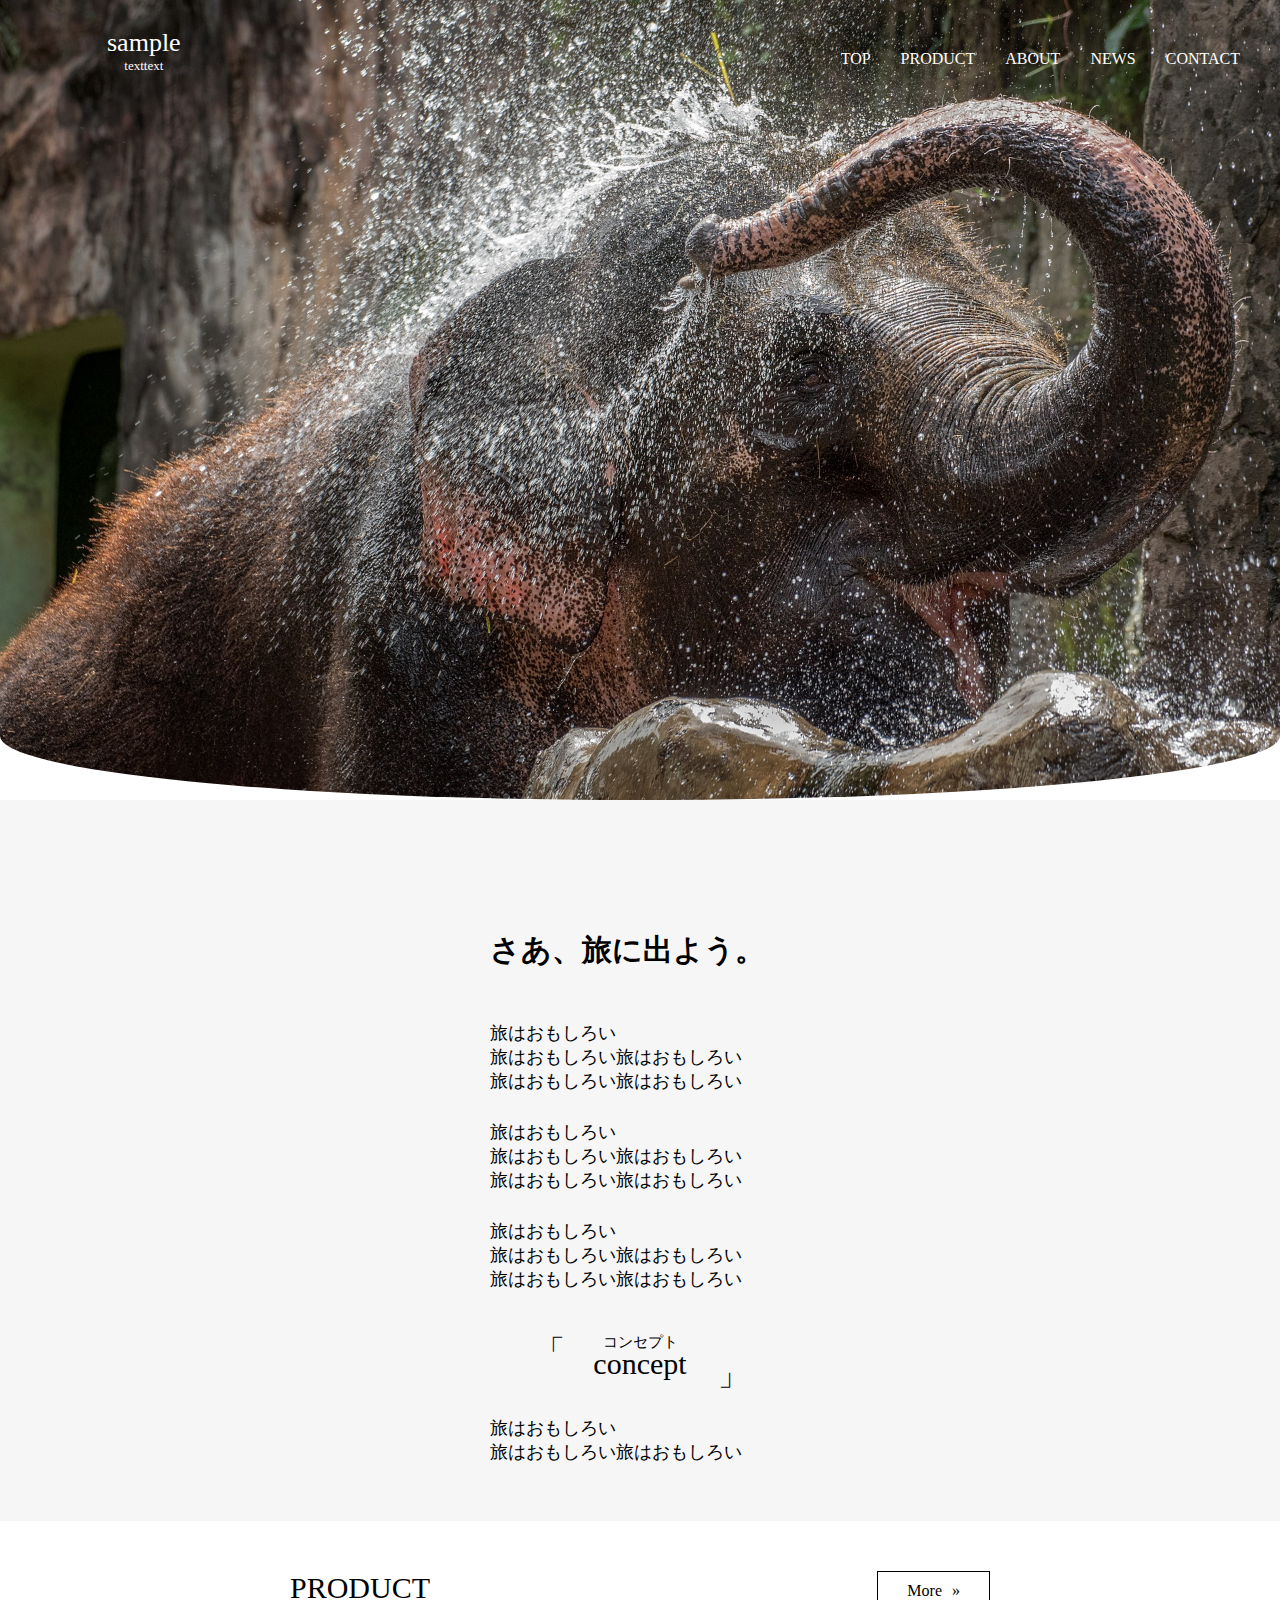
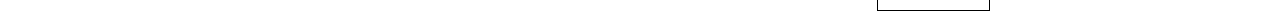
==== coding.html @ 6d6b273f "initial-commit" ====
<!DOCTYPE html>
<html lang="ja">
<head>
  <meta charset="UTF-8">
  <meta name="viewport" content="width=device-width, initial-scale=1.0">
  <title>pespel</title>
  <!-- <link rel="stylesheet" href="reset.scss"> -->
  <link rel="stylesheet" href="reset.css">
  <link rel="stylesheet" href="style1.css">
  <link rel="stylesheet" href="https://use.fontawesome.com/releases/v5.13.0/css/all.css" integrity="sha384-Bfad6CLCknfcloXFOyFnlgtENryhrpZCe29RTifKEixXQZ38WheV+i/6YWSzkz3V" crossorigin="anonymous">
</head>
<body>
  <header>
    <div class="icon">
      <a href="#">
        <i class="fas fa-dove fa-3x"></i>
        <div>
          <p class="title">sample</p>
          <p class="sub-title">texttext</p>
        </div>
      </a>
    </div>
    <div class="nav">
      <ul>
        <li><a href="">TOP</a></li>
        <li><a href="">PRODUCT</a></li>
        <li><a href="">ABOUT</a></li>
        <li><a href="">NEWS</a></li>
        <li><a href="">CONTACT</a></li>
        
      </ul>
    </div>
  </header>
  <section class="concept">
    <div class="concept__inner">
      <h1>さあ、旅に出よう。</h1>
      <div class="concept__inner__text">
        <P>旅はおもしろい</P>
        <P>旅はおもしろい旅はおもしろい</P>
        <P>旅はおもしろい旅はおもしろい</P>
      </div>
      <div class="concept__inner__text">
        <P>旅はおもしろい</P>
        <P>旅はおもしろい旅はおもしろい</P>
        <P>旅はおもしろい旅はおもしろい</P>
      </div>
      <div class="concept__inner__text">
        <P>旅はおもしろい</P>
        <P>旅はおもしろい旅はおもしろい</P>
        <P>旅はおもしろい旅はおもしろい</P>
      </div>
      <div class="concept__inner__title">
        <p class="angle-left">&#12300;</p>
        <div class="concept__inner__title__inner">
          <p class="concept__inner__title__inner__subTitle">コンセプト</p>
          <p class="concept__inner__title__inner__mainTitle">concept</p>
        </div>
        <p class="angle-right">&#12301;</p>
      </div>
      <div class="concept__inner__text">
        <P>旅はおもしろい</P>
        <P>旅はおもしろい旅はおもしろい</P>
      </div>
      
    </div>
  </section>
  <section class="products">
    <div class="products__title">
      <h1>PRODUCT</h1>
      <a href="#">More<span>&#187;</span></a>
    </div>
    <div class="products__main"></div>
  </section>
  <section></section>
  <footer></footer>
  
</body>
</html>
---- style1.css ----
header {
  background-image: url(images/elephant.jpg);
  background-size: cover;
  height: 800px;
  position: relative;
  border-bottom-left-radius: 2000px 200px;
  border-bottom-right-radius: 2000px 200px;
}

header .icon {
  position: absolute;
  top: 28px;
  left: 97px;
}

header .icon i {
  color: white;
  margin-right: 10px;
}

header .icon a {
  display: flex;
  text-decoration: none;
  color: white;
}

header .icon a p.title {
  font-size: 26px;
}

header .icon a p.sub-title {
  font-size: 13px;
  text-align: center;
}

header .nav {
  position: absolute;
  top: 50px;
  right: 10px;
}

header .nav ul {
  display: flex;
}

header .nav ul li {
  margin-right: 30px;
}

header .nav ul li a {
  text-decoration: none;
  color: white;
}

.concept {
  background-color: #f6f6f6;
  padding-top: 30px;
  padding-bottom: 30px;
}

.concept__inner {
  width: 300px;
  margin: 0 auto;
  margin-top: 100px;
}

.concept__inner h1 {
  font-size: 30px;
  font-weight: bold;
  margin-bottom: 50px;
}

.concept__inner__text {
  line-height: 1.5rem;
  font-size: 18px;
  margin-bottom: 27px;
}

.concept__inner__title {
  position: relative;
}

.concept__inner__title__inner {
  text-align: center;
  line-height: 1.4rem;
  margin-bottom: 40px;
  margin-top: 40px;
}

.concept__inner__title__inner__mainTitle {
  font-size: 30px;
}

.concept__inner__title__inner__subTitle {
  font-size: 15px;
}

.concept__inner__title p.angle-left {
  position: absolute;
  left: 45px;
  font-size: 30px;
}

.concept__inner__title p.angle-right {
  position: absolute;
  top: 24px;
  right: 42px;
  font-size: 30px;
}

.products {
  padding-top: 50px;
}

.products__title {
  display: flex;
  justify-content: space-between;
  width: 700px;
  margin: 0 auto;
}

.products__title h1 {
  font-size: 30px;
}

.products__title a {
  text-decoration: none;
  color: black;
  border: 1px solid black;
  padding: 10px 29px;
}

.products__title a span {
  margin-left: 10px;
}
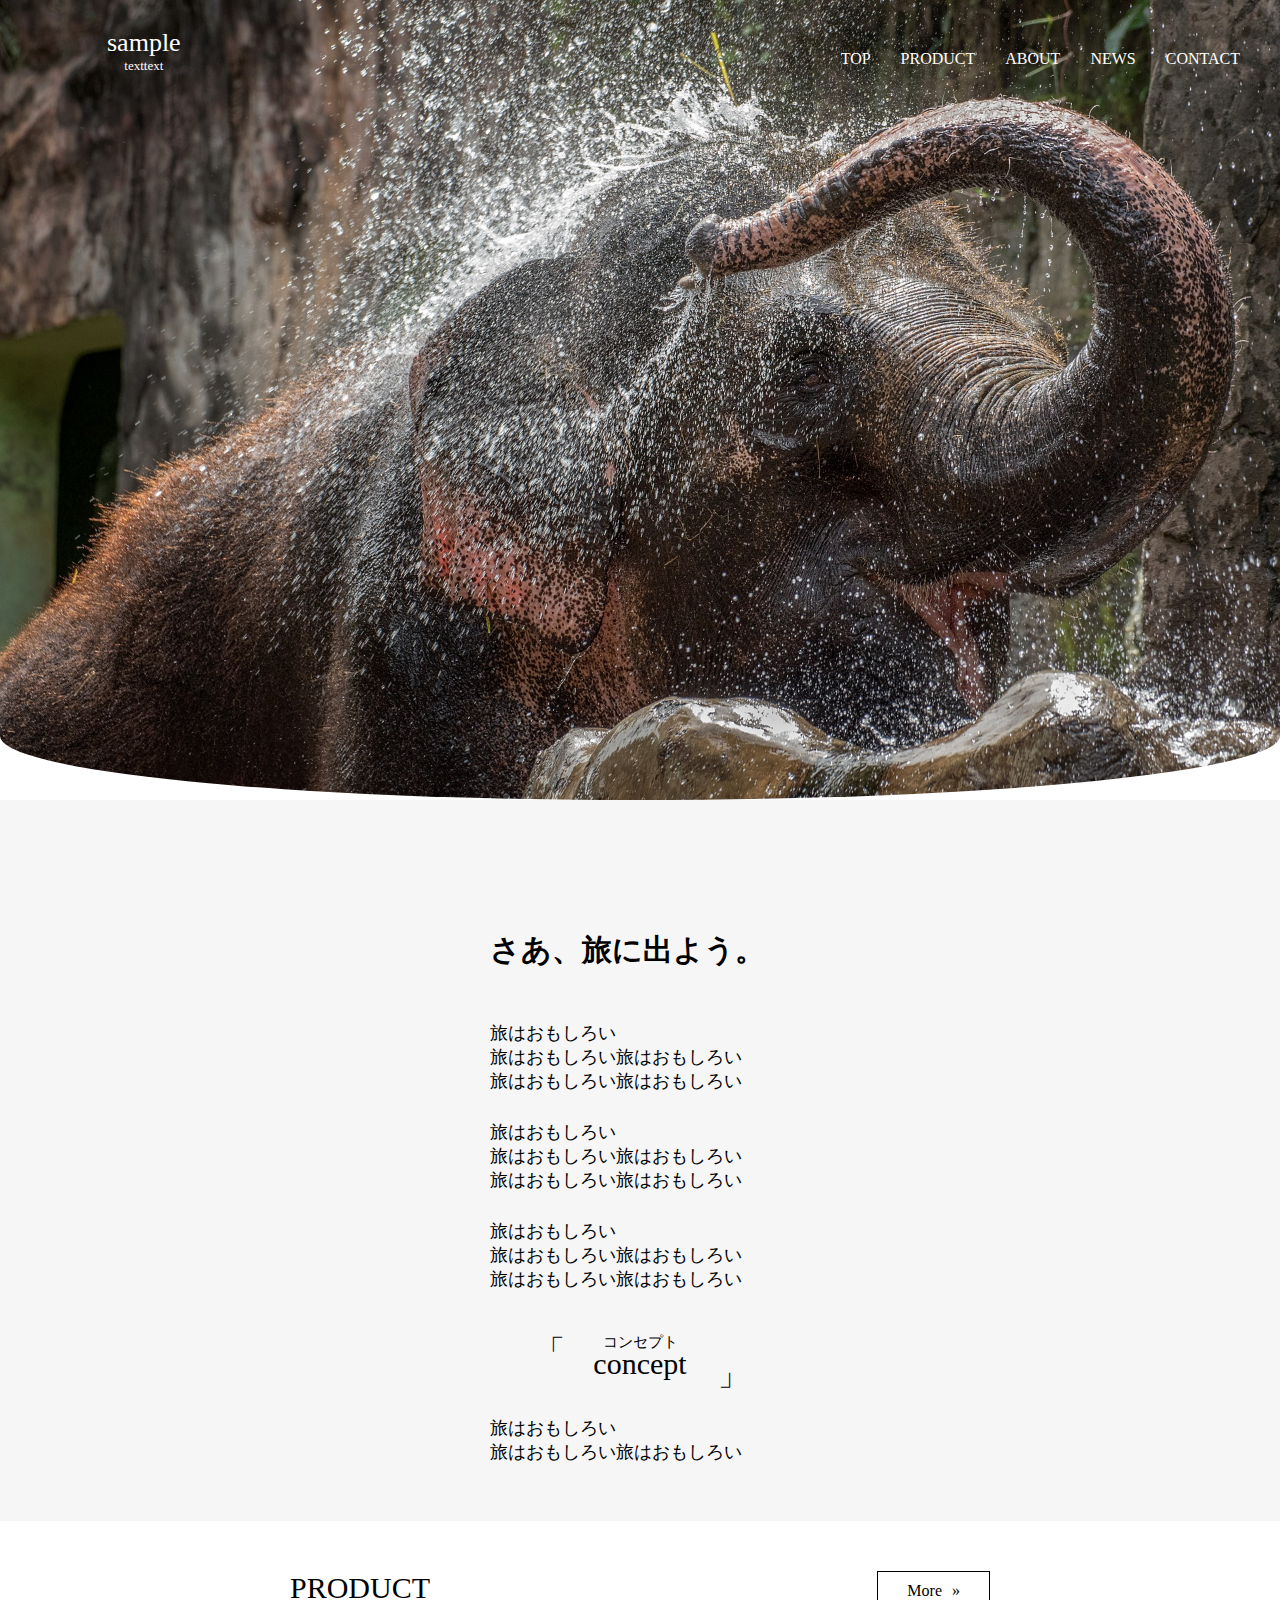
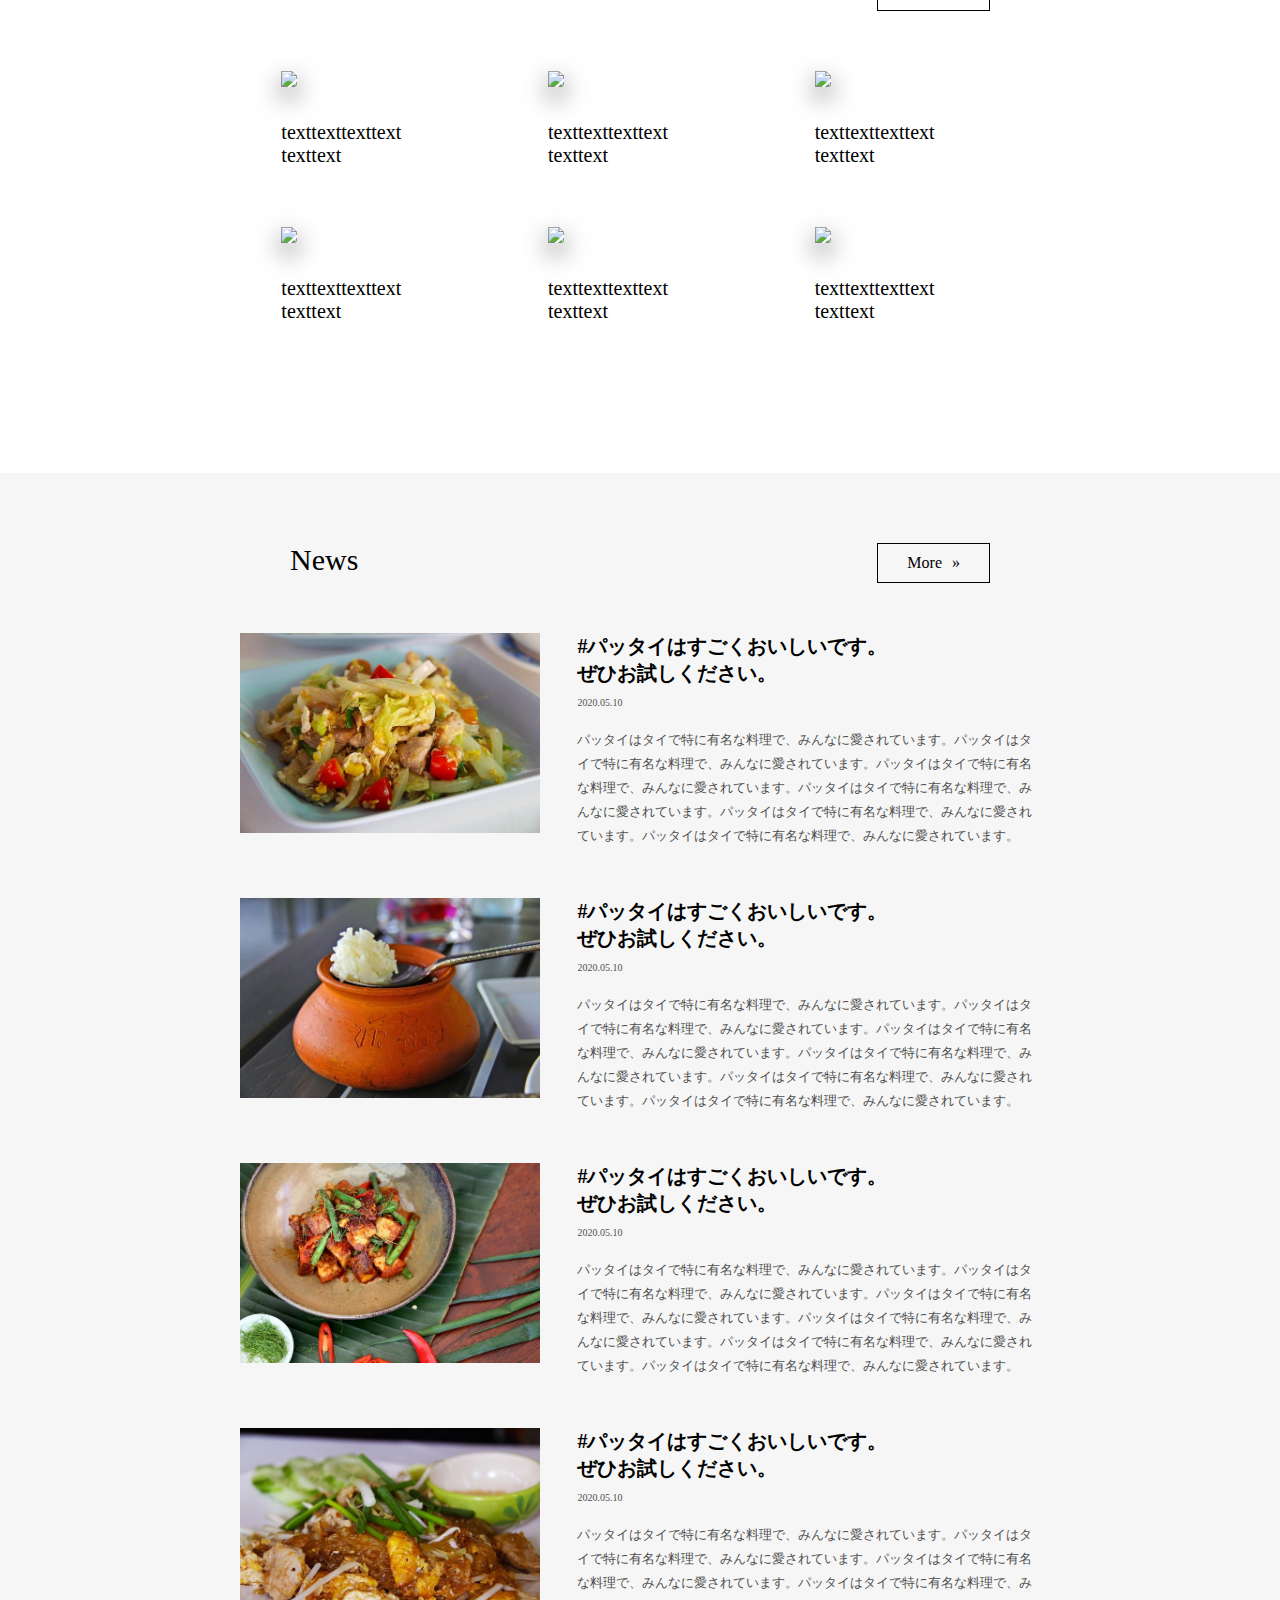
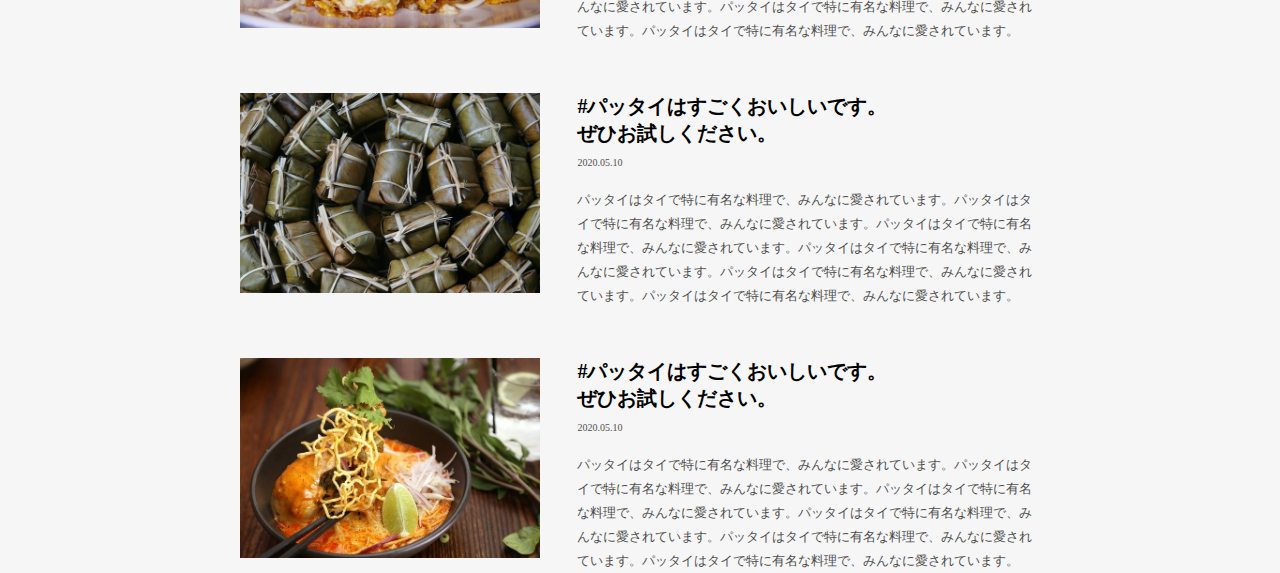
==== commit 6e2788b4: "Merge pull request #1 from paisonthebaison/news-section" ====
--- a/coding.html
+++ b/coding.html
@@ -69,9 +69,101 @@
       <h1>PRODUCT</h1>
       <a href="#">More<span>&#187;</span></a>
     </div>
-    <div class="products__main"></div>
+    <div class="products__main">
+      <a href="#" class="products__main__detail">
+        <img src="images/cafe.jpg">
+        <p>texttexttexttext<br>texttext</p>
+      </a>
+      <a href="#" class="products__main__detail">
+        <img src="images/cafe.jpg">
+        <p>texttexttexttext<br>texttext</p>
+      </a>
+      <a href="#" class="products__main__detail">
+        <img src="images/cafe.jpg">
+        <p>texttexttexttext<br>texttext</p>
+      </a>
+    </div>
+    <div class="products__main">
+      <a href="#" class="products__main__detail">
+        <img src="images/cafe.jpg">
+        <p>texttexttexttext<br>texttext</p>
+      </a>
+      <a href="#" class="products__main__detail">
+        <img src="images/cafe.jpg">
+        <p>texttexttexttext<br>texttext</p>
+      </a>
+      <a href="#" class="products__main__detail">
+        <img src="images/cafe.jpg">
+        <p>texttexttexttext<br>texttext</p>
+      </a>
+    </div>
   </section>
-  <section></section>
+  <section class="news">
+    <div class="news__title">
+      <h1>News</h1>
+      <a href="#">More<span>&#187;</span></a>
+    </div>
+    <div class="news__details">
+      <a href="#" class="news__details__link">
+        <img src="images/pad-thai.jpg">
+        <div class="news__details__link__explanation">
+          <h2>#パッタイはすごくおいしいです。<br>ぜひお試しください。</h2>
+          <p class="news__details__link__explanation__date">2020.05.10</p>
+          <p class="news__details__link__explanation__text">パッタイはタイで特に有名な料理で、みんなに愛されています。パッタイはタイで特に有名な料理で、みんなに愛されています。パッタイはタイで特に有名な料理で、みんなに愛されています。パッタイはタイで特に有名な料理で、みんなに愛されています。パッタイはタイで特に有名な料理で、みんなに愛されています。パッタイはタイで特に有名な料理で、みんなに愛されています。</p>
+        </div>
+      </a>
+    </div>
+    <div class="news__details">
+      <a href="#" class="news__details__link">
+        <img src="images/rice.jpg">
+        <div class="news__details__link__explanation">
+          <h2>#パッタイはすごくおいしいです。<br>ぜひお試しください。</h2>
+          <p class="news__details__link__explanation__date">2020.05.10</p>
+          <p class="news__details__link__explanation__text">パッタイはタイで特に有名な料理で、みんなに愛されています。パッタイはタイで特に有名な料理で、みんなに愛されています。パッタイはタイで特に有名な料理で、みんなに愛されています。パッタイはタイで特に有名な料理で、みんなに愛されています。パッタイはタイで特に有名な料理で、みんなに愛されています。パッタイはタイで特に有名な料理で、みんなに愛されています。</p>
+        </div>
+      </a>
+    </div>
+    <div class="news__details">
+      <a href="#" class="news__details__link">
+        <img src="images/thai-food.jpg">
+        <div class="news__details__link__explanation">
+          <h2>#パッタイはすごくおいしいです。<br>ぜひお試しください。</h2>
+          <p class="news__details__link__explanation__date">2020.05.10</p>
+          <p class="news__details__link__explanation__text">パッタイはタイで特に有名な料理で、みんなに愛されています。パッタイはタイで特に有名な料理で、みんなに愛されています。パッタイはタイで特に有名な料理で、みんなに愛されています。パッタイはタイで特に有名な料理で、みんなに愛されています。パッタイはタイで特に有名な料理で、みんなに愛されています。パッタイはタイで特に有名な料理で、みんなに愛されています。</p>
+        </div>
+      </a>
+    </div>
+    <div class="news__details">
+      <a href="#" class="news__details__link">
+        <img src="images/yummy.jpg">
+        <div class="news__details__link__explanation">
+          <h2>#パッタイはすごくおいしいです。<br>ぜひお試しください。</h2>
+          <p class="news__details__link__explanation__date">2020.05.10</p>
+          <p class="news__details__link__explanation__text">パッタイはタイで特に有名な料理で、みんなに愛されています。パッタイはタイで特に有名な料理で、みんなに愛されています。パッタイはタイで特に有名な料理で、みんなに愛されています。パッタイはタイで特に有名な料理で、みんなに愛されています。パッタイはタイで特に有名な料理で、みんなに愛されています。パッタイはタイで特に有名な料理で、みんなに愛されています。</p>
+        </div>
+      </a>
+    </div>
+    <div class="news__details">
+      <a href="#" class="news__details__link">
+        <img src="images/bananas-with-sticky.jpg">
+        <div class="news__details__link__explanation">
+          <h2>#パッタイはすごくおいしいです。<br>ぜひお試しください。</h2>
+          <p class="news__details__link__explanation__date">2020.05.10</p>
+          <p class="news__details__link__explanation__text">パッタイはタイで特に有名な料理で、みんなに愛されています。パッタイはタイで特に有名な料理で、みんなに愛されています。パッタイはタイで特に有名な料理で、みんなに愛されています。パッタイはタイで特に有名な料理で、みんなに愛されています。パッタイはタイで特に有名な料理で、みんなに愛されています。パッタイはタイで特に有名な料理で、みんなに愛されています。</p>
+        </div>
+      </a>
+    </div>
+    <div class="news__details">
+      <a href="#" class="news__details__link">
+        <img src="images/thai-noodle.jpg">
+        <div class="news__details__link__explanation">
+          <h2>#パッタイはすごくおいしいです。<br>ぜひお試しください。</h2>
+          <p class="news__details__link__explanation__date">2020.05.10</p>
+          <p class="news__details__link__explanation__text">パッタイはタイで特に有名な料理で、みんなに愛されています。パッタイはタイで特に有名な料理で、みんなに愛されています。パッタイはタイで特に有名な料理で、みんなに愛されています。パッタイはタイで特に有名な料理で、みんなに愛されています。パッタイはタイで特に有名な料理で、みんなに愛されています。パッタイはタイで特に有名な料理で、みんなに愛されています。</p>
+        </div>
+      </a>
+    </div>
+  </section>
   <footer></footer>
   
 </body>
--- a/style1.css
+++ b/style1.css
@@ -133,3 +133,115 @@
 .products__title a span {
   margin-left: 10px;
 }
+
+.products__title a:hover {
+  background-color: green;
+  color: white;
+}
+
+.products__main {
+  display: flex;
+  justify-content: space-around;
+  width: 800px;
+  margin: 0 auto;
+  margin-top: 60px;
+  margin-bottom: 20px;
+}
+
+.products__main a {
+  text-decoration: none;
+  color: black;
+}
+
+.products__main a:hover {
+  opacity: 0.6;
+}
+
+.products__main__detail {
+  width: 23%;
+}
+
+.products__main__detail img {
+  max-width: 100%;
+  border-top-right-radius: 20%;
+  border-bottom-right-radius: 20%;
+  box-shadow: 0 10px 25px 0 rgba(0, 0, 0, 0.5);
+  margin-bottom: 30px;
+}
+
+.products__main__detail p {
+  font-size: 20px;
+}
+
+.news {
+  margin-top: 150px;
+  padding-top: 70px;
+  background-color: #f6f6f6;
+}
+
+.news__title {
+  display: flex;
+  justify-content: space-between;
+  width: 700px;
+  margin: 0 auto;
+}
+
+.news__title h1 {
+  font-size: 30px;
+}
+
+.news__title a {
+  text-decoration: none;
+  color: black;
+  border: 1px solid black;
+  padding: 10px 29px;
+}
+
+.news__title a span {
+  margin-left: 10px;
+}
+
+.news__title a:hover {
+  background-color: green;
+  color: white;
+}
+
+.news__details {
+  width: 800px;
+  margin: 0 auto;
+  margin-top: 50px;
+}
+
+.news__details a {
+  text-decoration: none;
+  color: black;
+}
+
+.news__details__link {
+  display: flex;
+}
+
+.news__details__link img {
+  width: 30%;
+  width: 45%;
+  height: 200px;
+  margin-right: 37px;
+}
+
+.news__details__link__explanation h2 {
+  font-weight: bold;
+  font-size: 20px;
+  margin-bottom: 10px;
+}
+
+.news__details__link__explanation__date {
+  font-size: 10px;
+  opacity: 0.7;
+  margin-bottom: 20px;
+}
+
+.news__details__link__explanation__text {
+  font-size: 13px;
+  opacity: 0.7;
+  line-height: 1.5rem;
+}
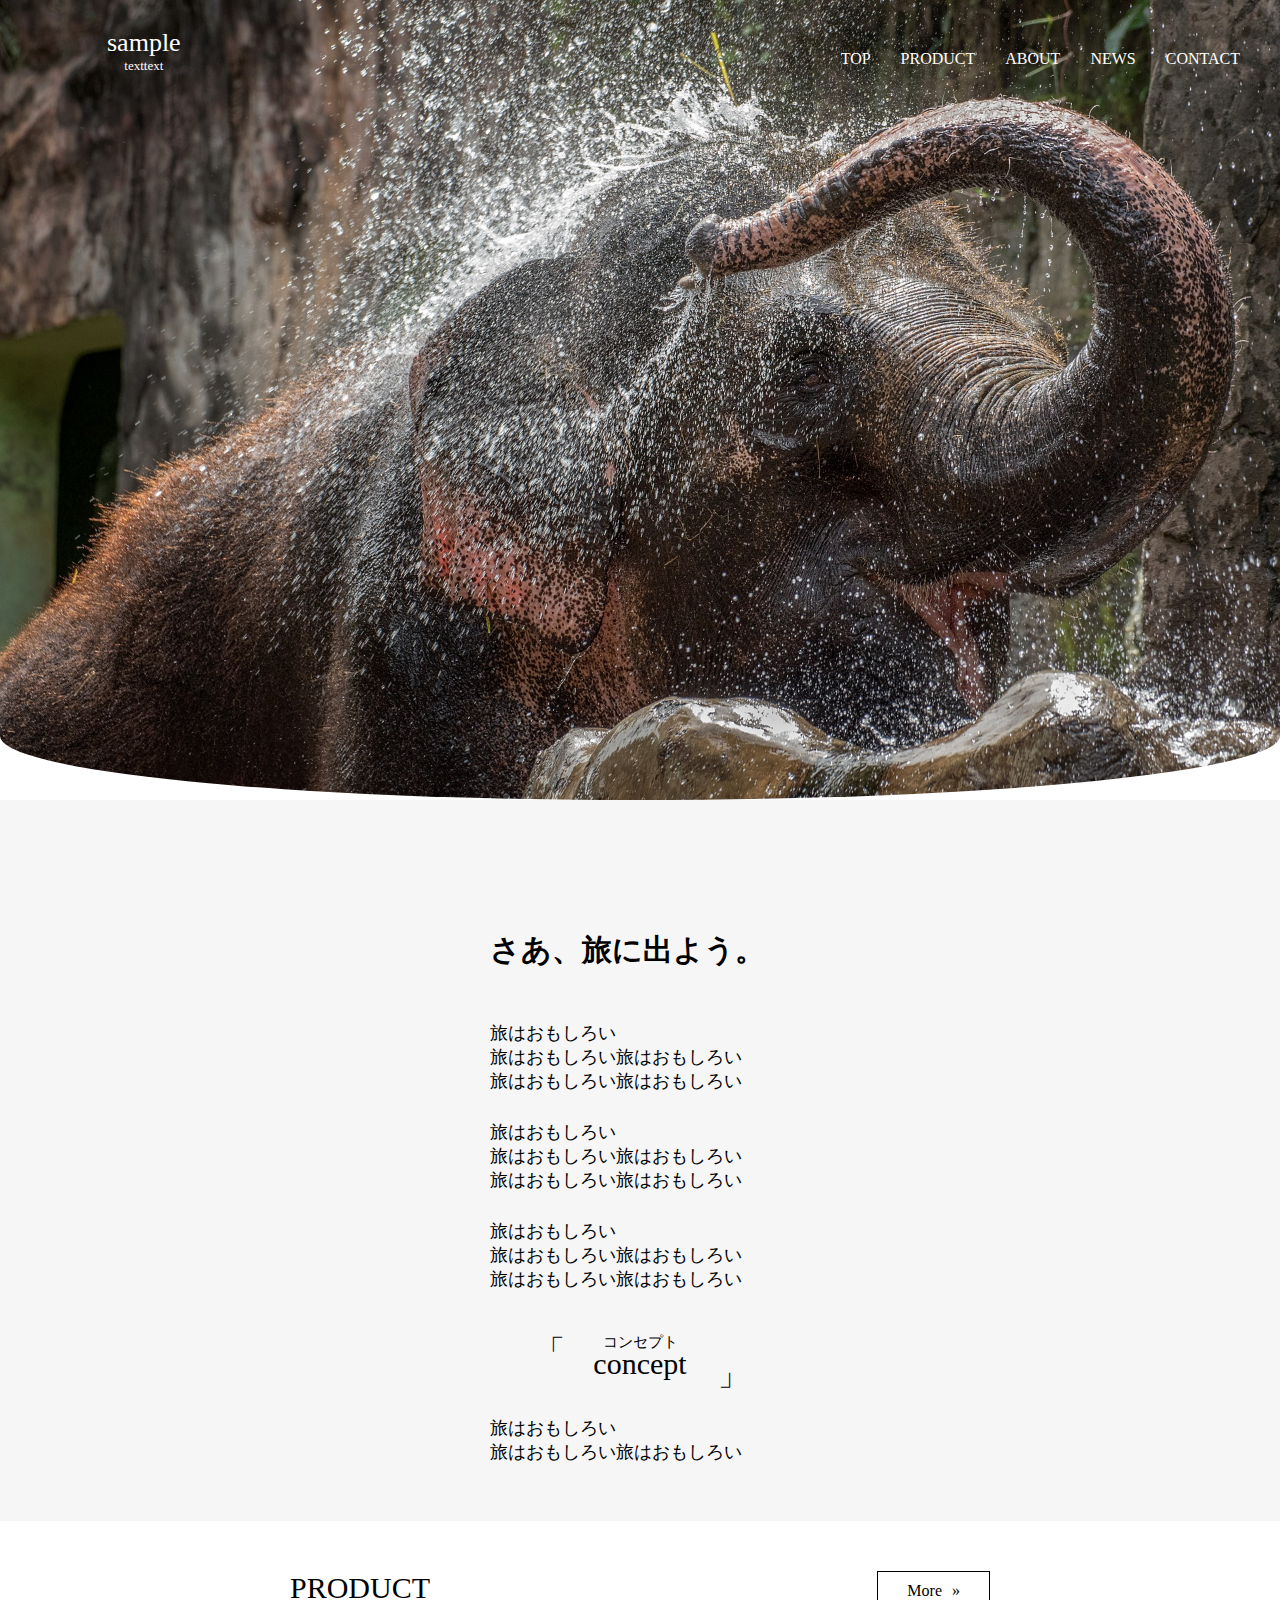
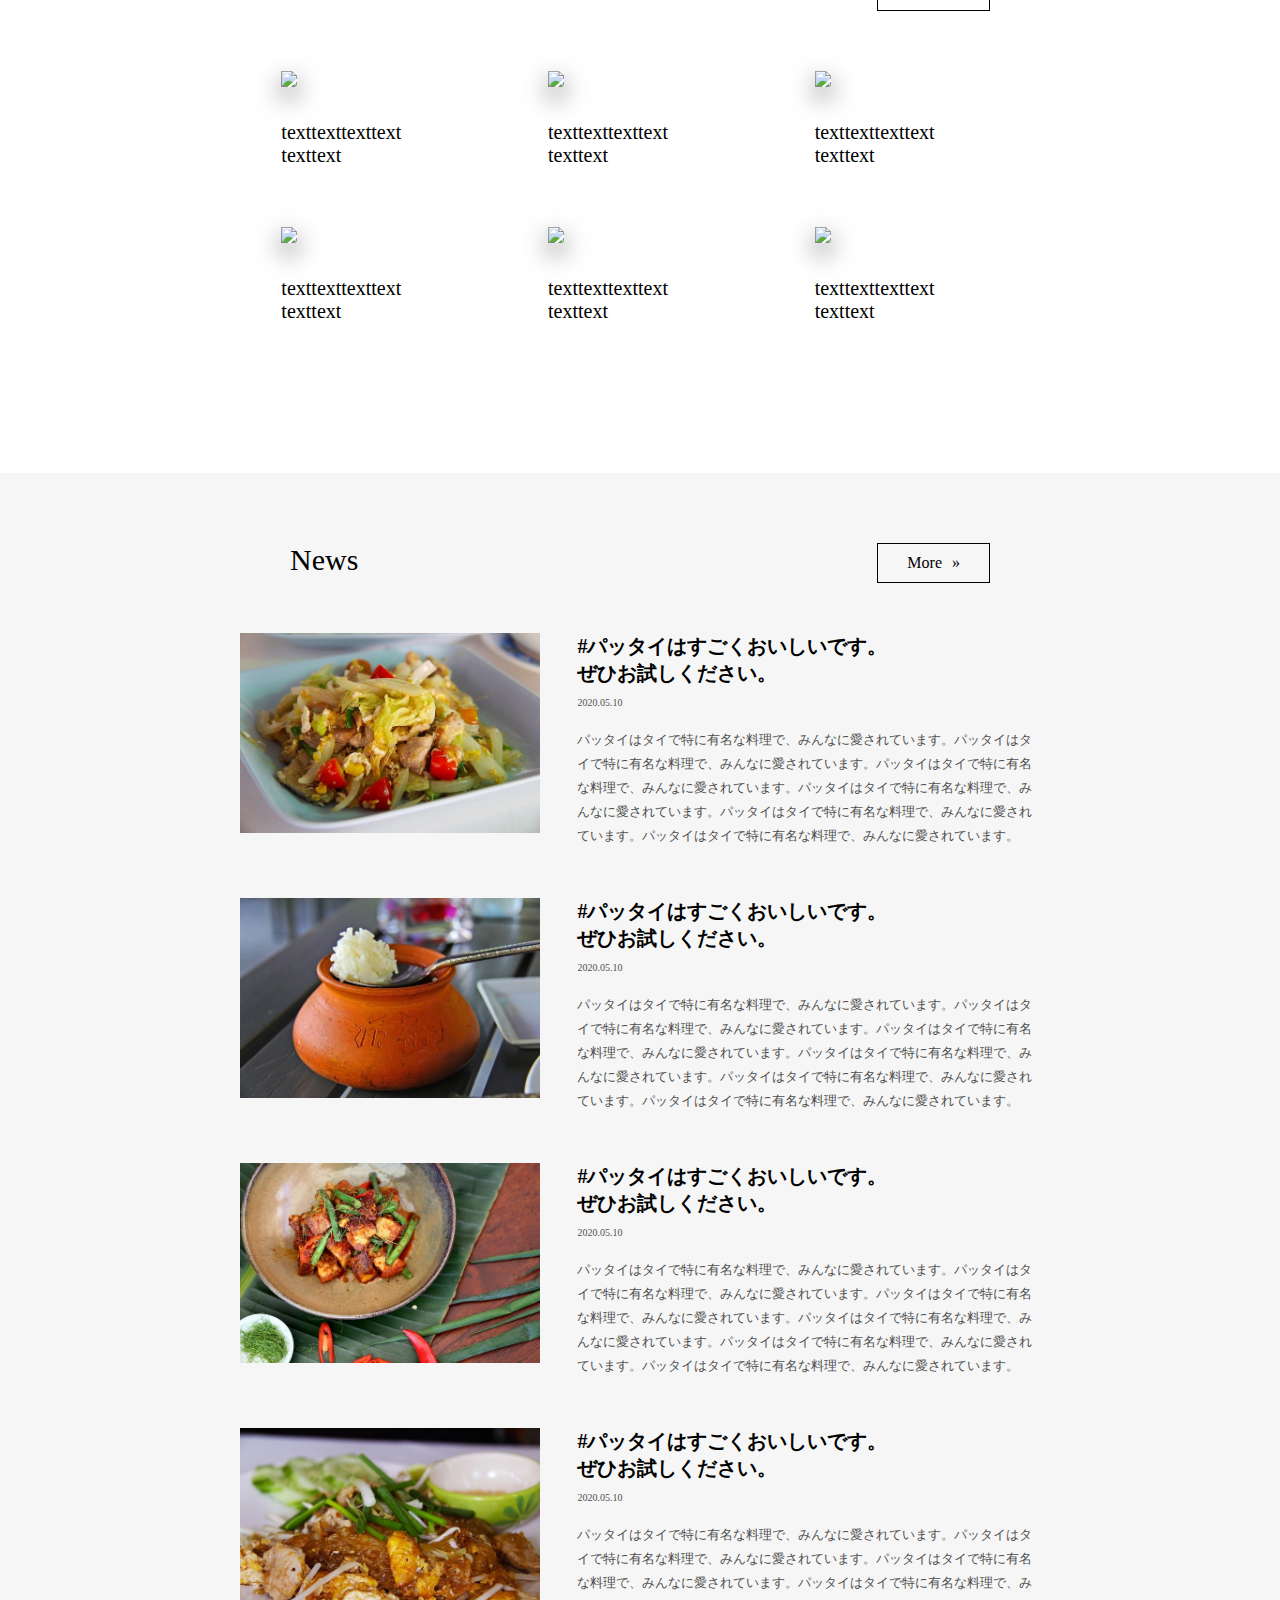
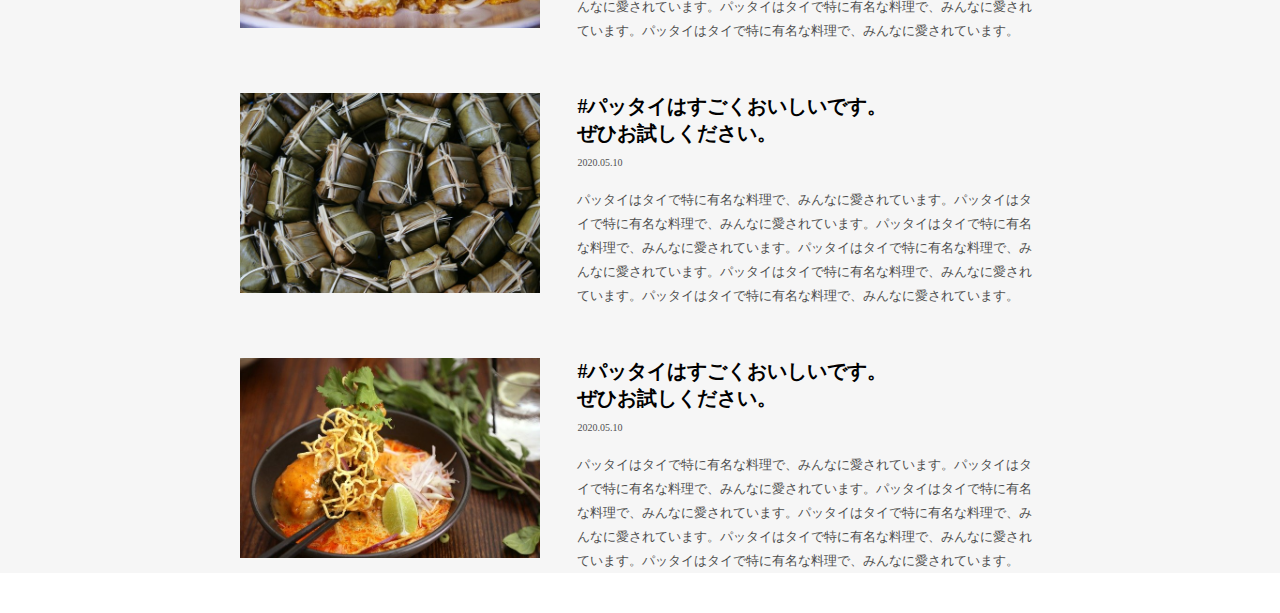
==== commit 99cca4a0: "sns-section-done" ====
--- a/coding.html
+++ b/coding.html
@@ -164,6 +164,13 @@
       </a>
     </div>
   </section>
+  <section class="sns">
+    <div class="sns__wrapper">
+      <p><i class="fab fa-facebook-square fa-3x"></i></p>
+      <p><i class="fab fa-twitter-square fa-3x"></i></p>
+      <p><i class="fab fa-instagram-square fa-3x"></i></p>
+    </div>
+  </section>
   <footer></footer>
   
 </body>
--- a/style1.css
+++ b/style1.css
@@ -245,3 +245,20 @@
   opacity: 0.7;
   line-height: 1.5rem;
 }
+
+.sns {
+  margin: 20px;
+}
+
+.sns__wrapper {
+  display: flex;
+  width: 300px;
+  margin: 0 auto;
+  justify-content: space-around;
+}
+
+.sns__wrapper i:hover {
+  opacity: 0.8;
+  cursor: pointer;
+  color: blue;
+}
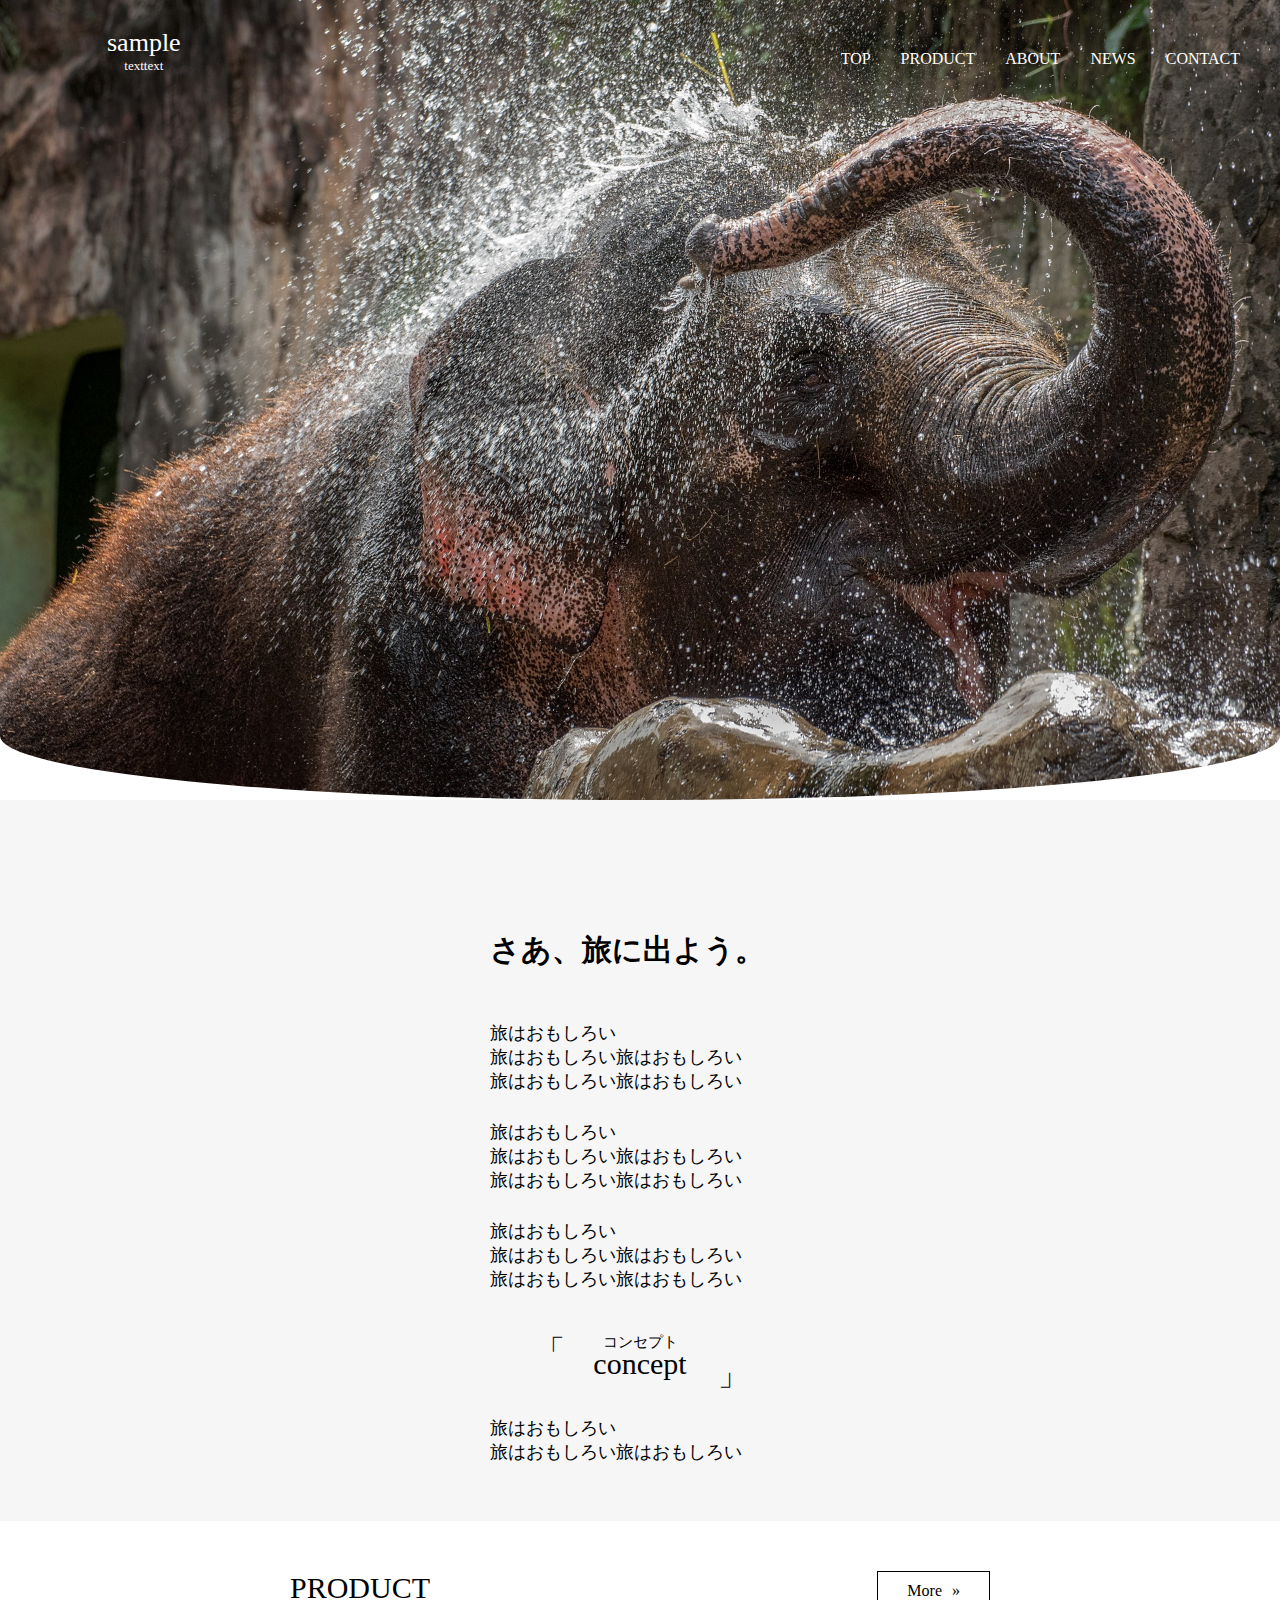
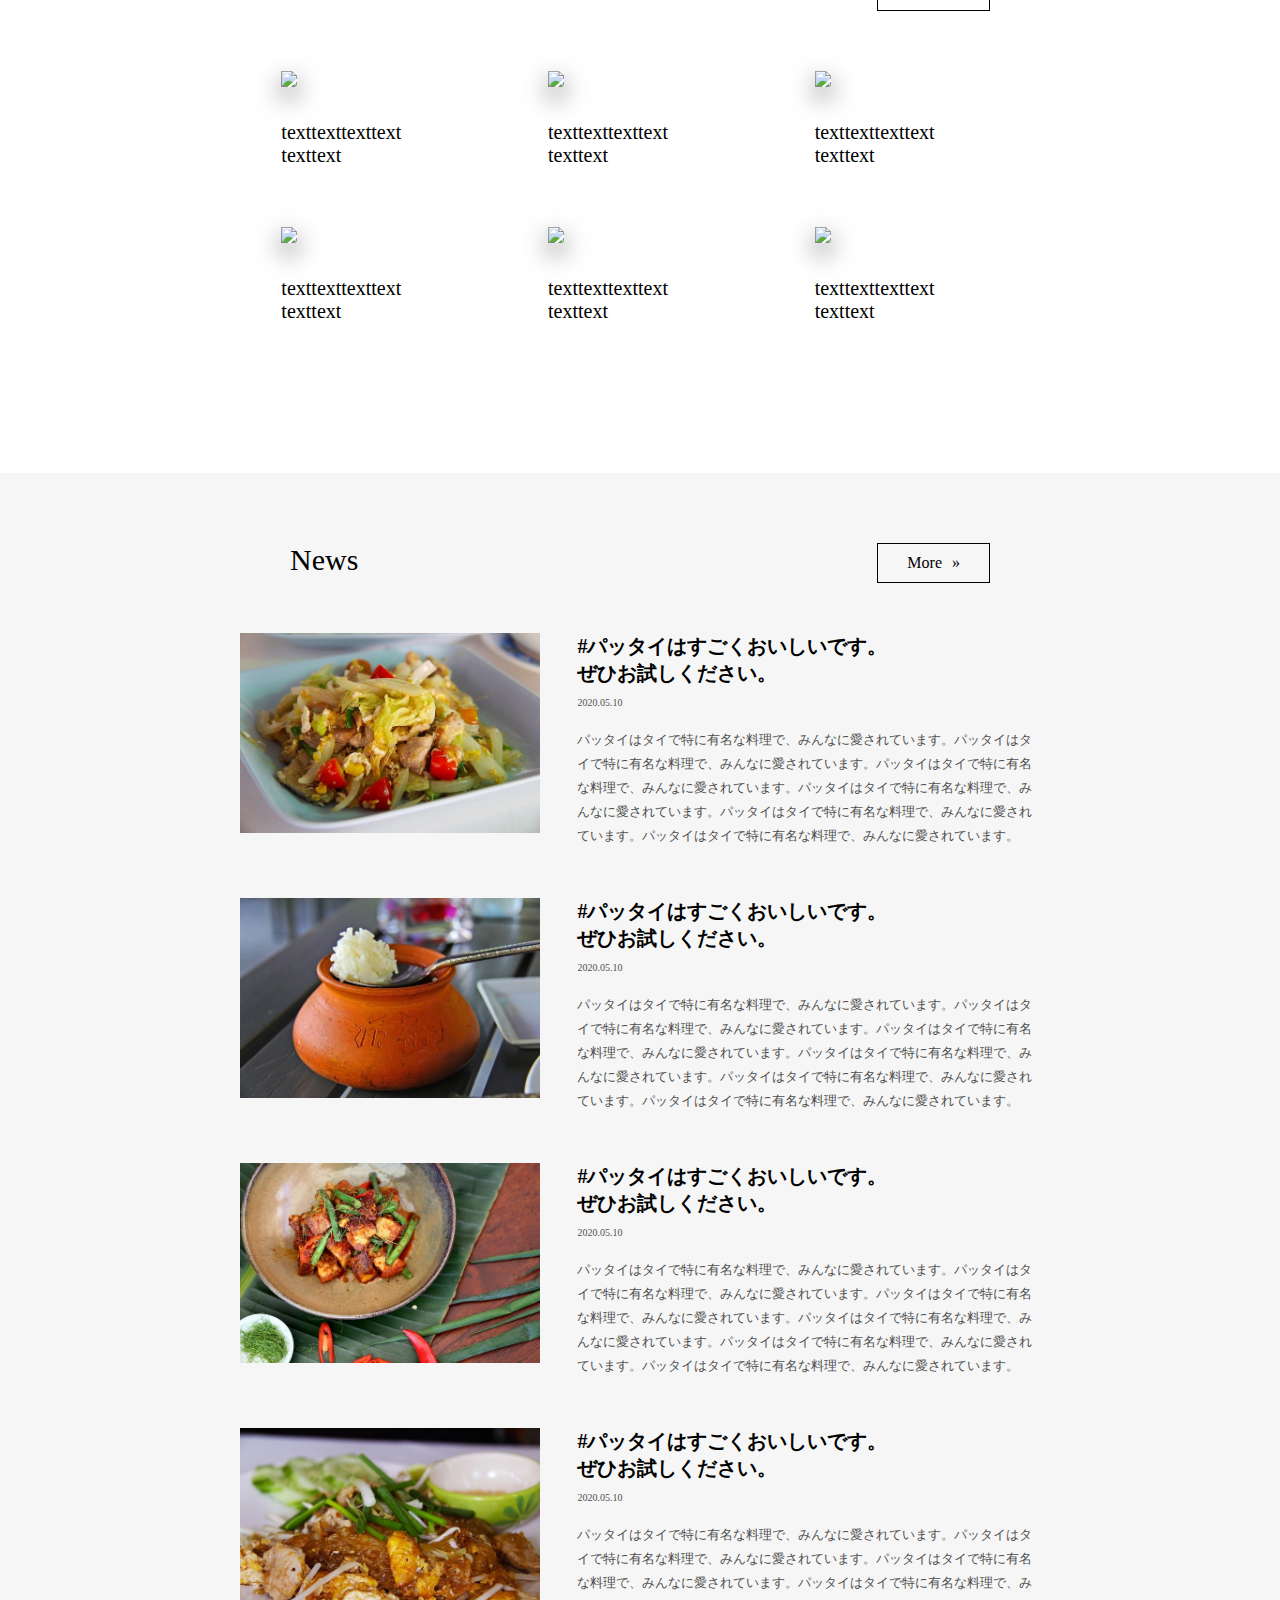
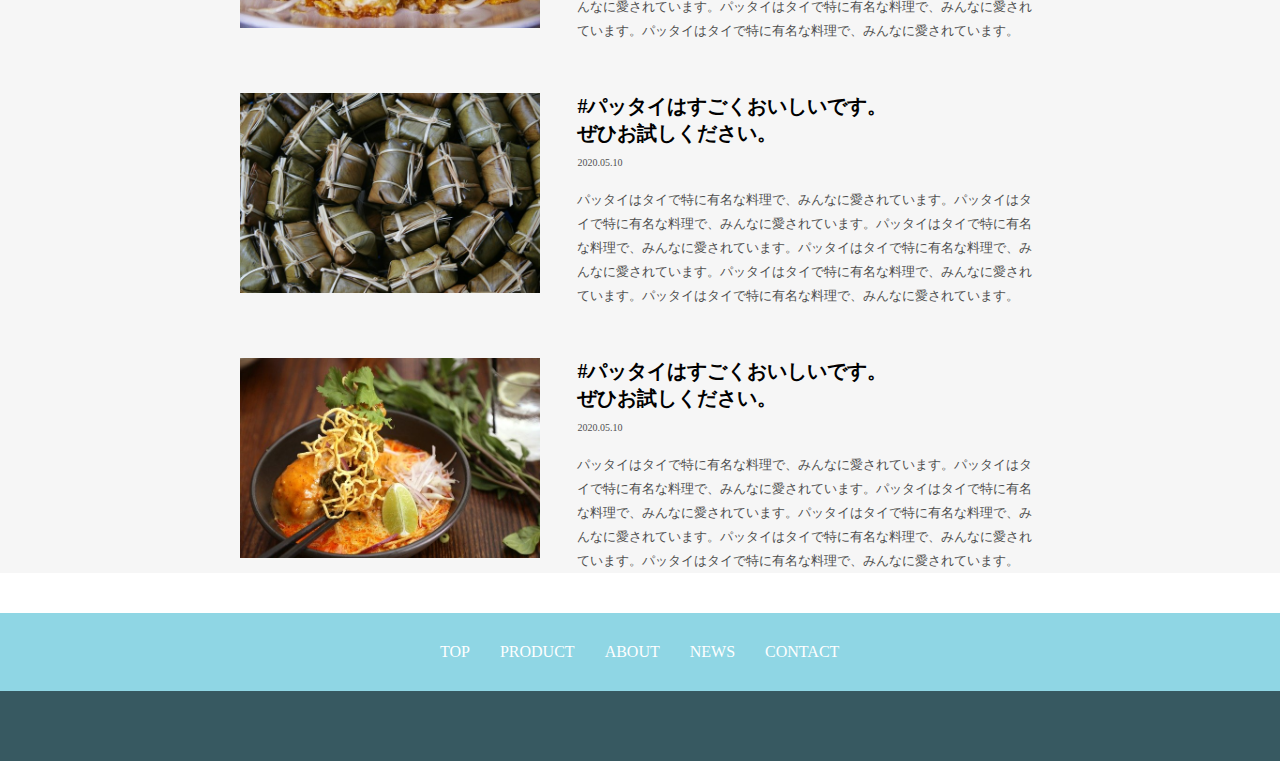
==== commit ffc8a0d6: "nav-bottom-done" ====
--- a/coding.html
+++ b/coding.html
@@ -171,6 +171,18 @@
       <p><i class="fab fa-instagram-square fa-3x"></i></p>
     </div>
   </section>
+  <section class="nav-bottom">
+    <div class="nav-bottom__inner">
+      <ul>
+        <li><a href="">TOP</a></li>
+        <li><a href="">PRODUCT</a></li>
+        <li><a href="">ABOUT</a></li>
+        <li><a href="">NEWS</a></li>
+        <li><a href="">CONTACT</a></li>
+        
+      </ul>
+    </div>
+  </section>
   <footer></footer>
   
 </body>
--- a/style1.css
+++ b/style1.css
@@ -262,3 +262,31 @@
   cursor: pointer;
   color: blue;
 }
+
+.nav-bottom {
+  background-color: #8fd6e4;
+  padding: 30px 0;
+}
+
+.nav-bottom__inner {
+  width: 400px;
+  margin: 0 auto;
+}
+
+.nav-bottom__inner ul {
+  display: flex;
+}
+
+.nav-bottom__inner ul li {
+  margin-right: 30px;
+}
+
+.nav-bottom__inner ul li a {
+  text-decoration: none;
+  color: white;
+}
+
+footer {
+  background-color: #375961;
+  padding: 35px 0;
+}
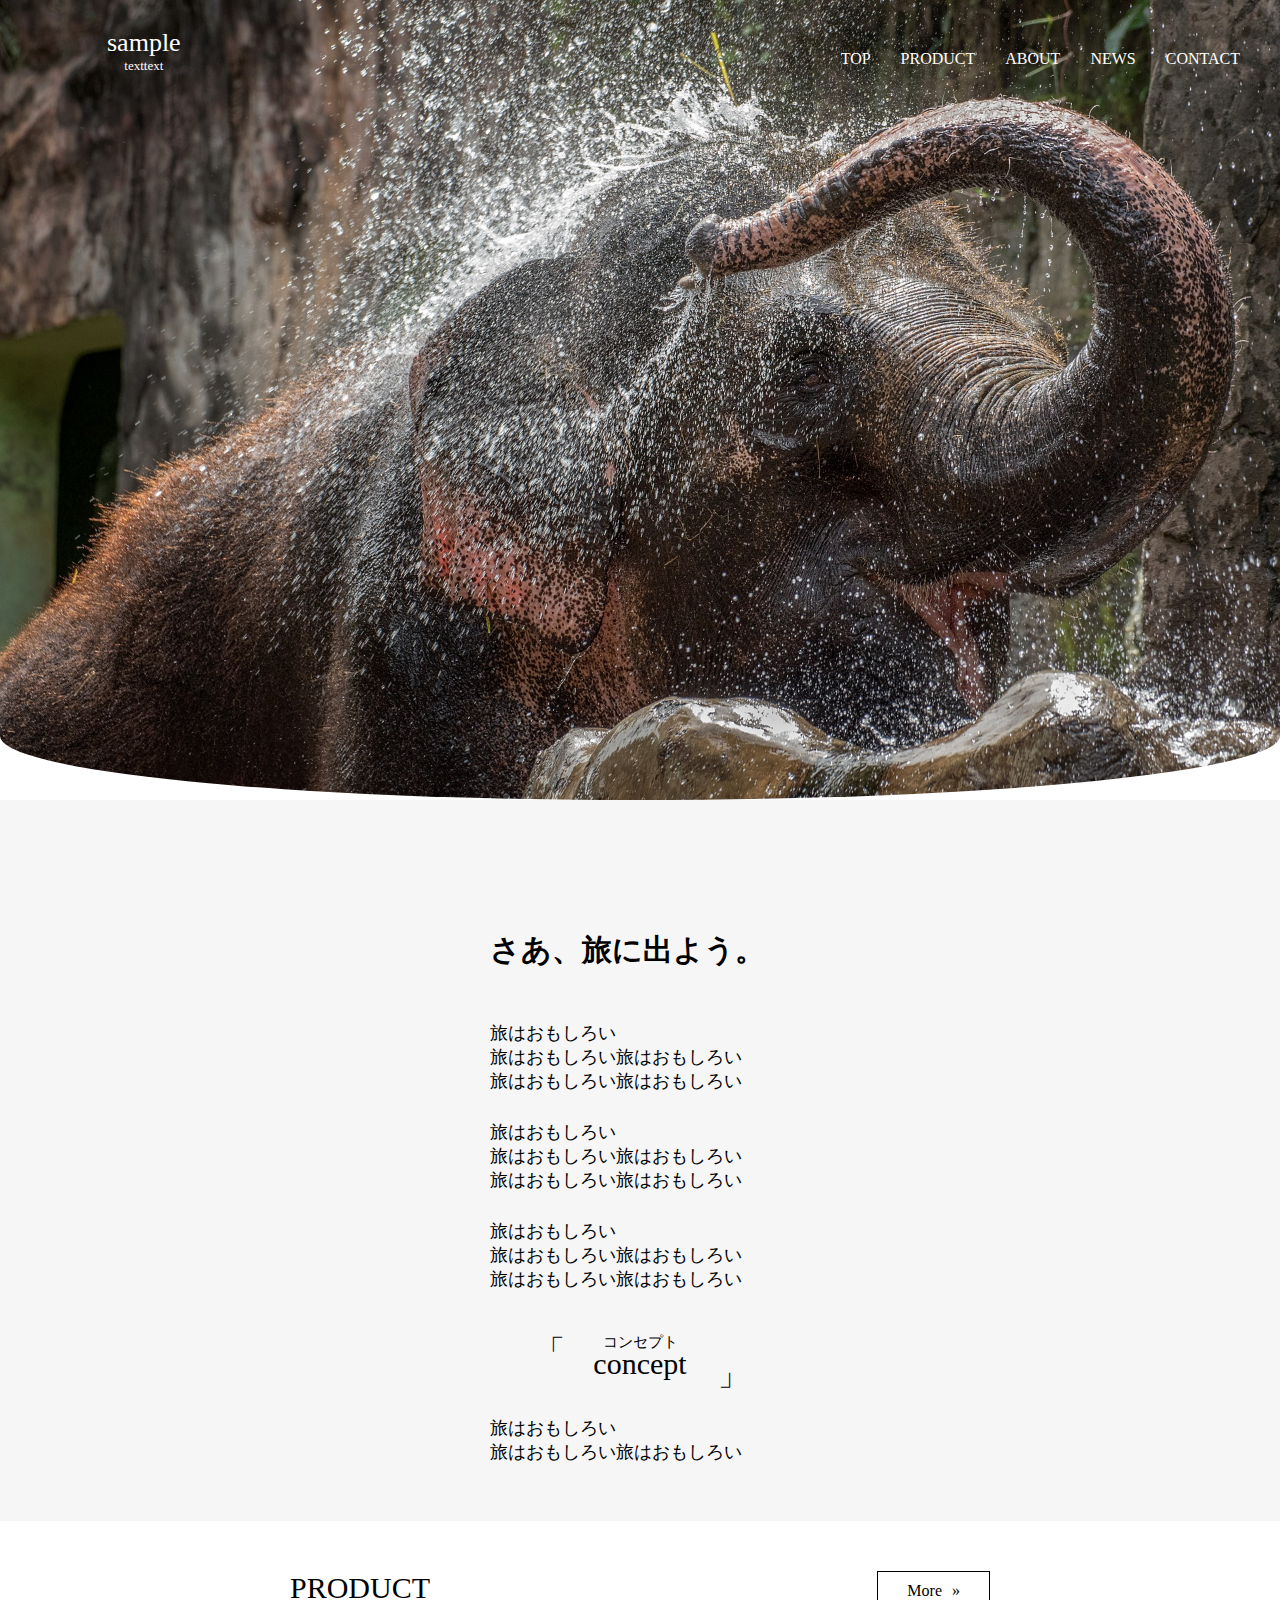
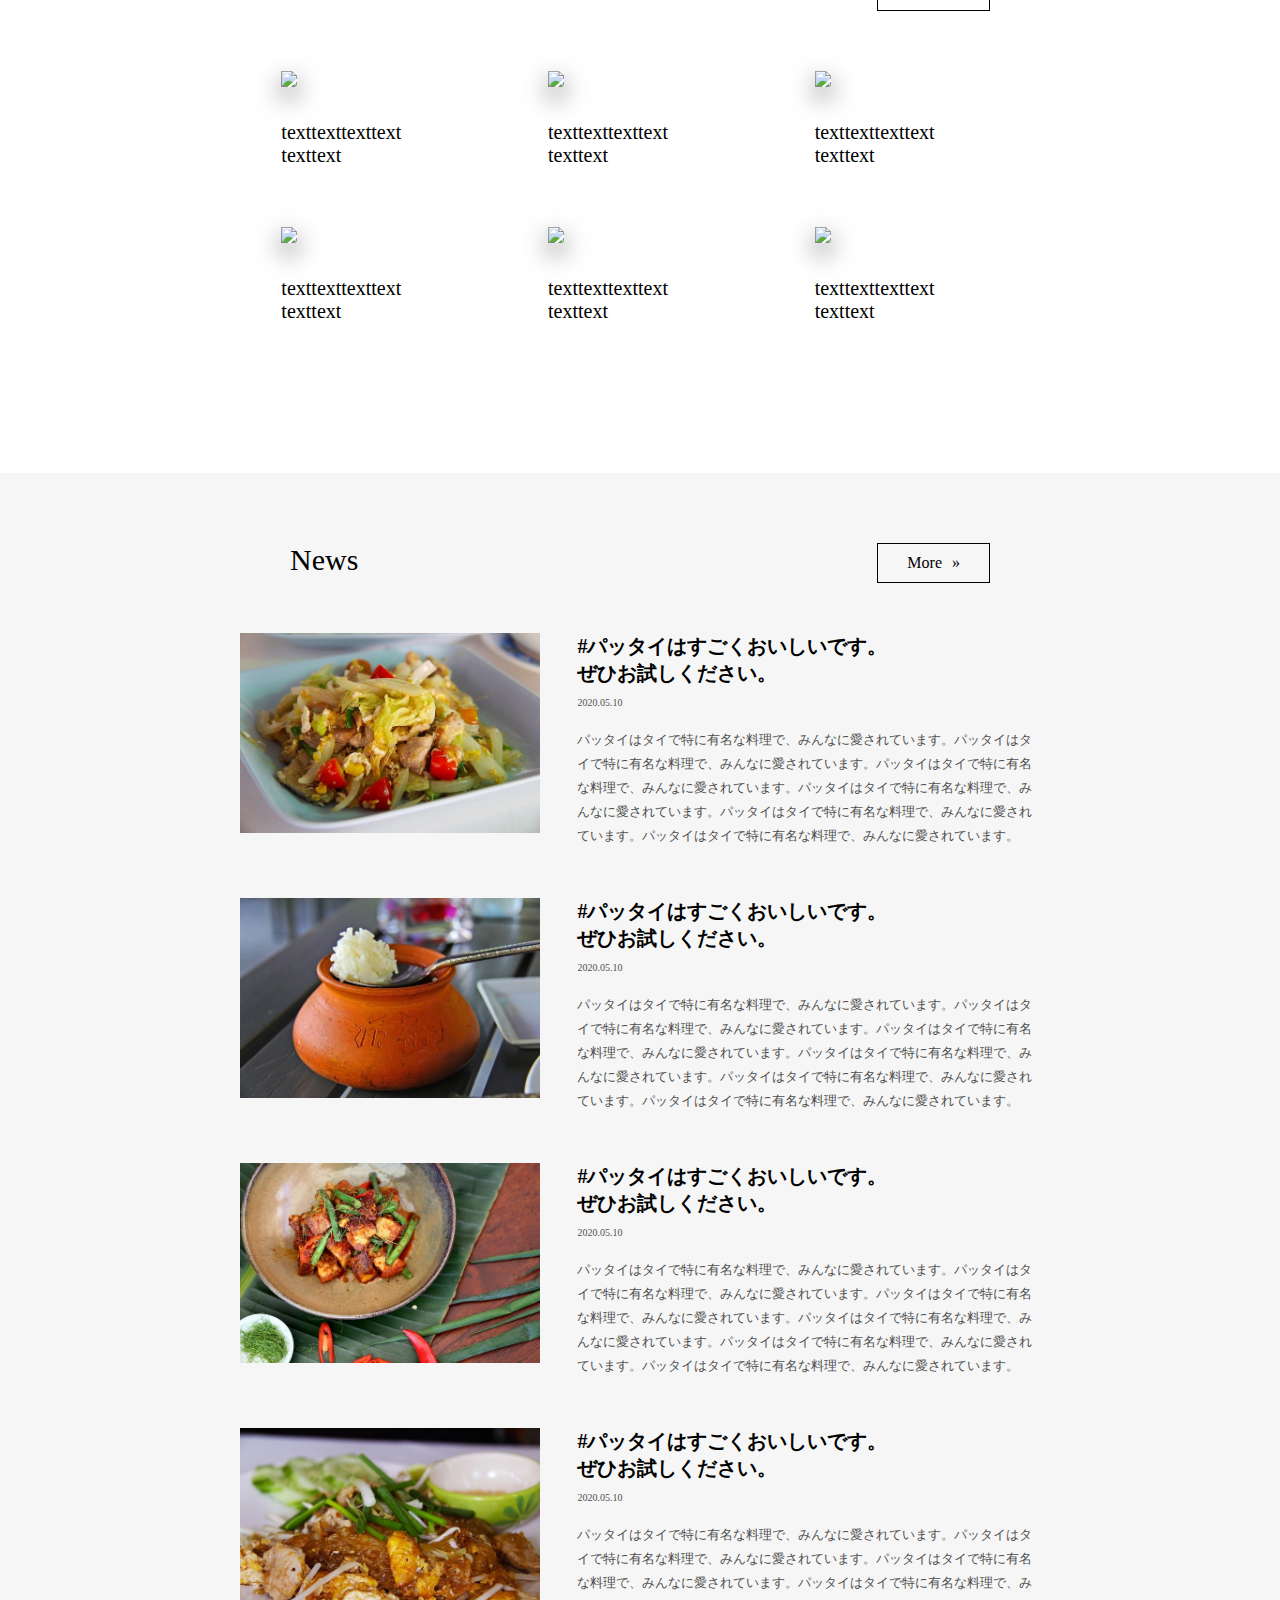
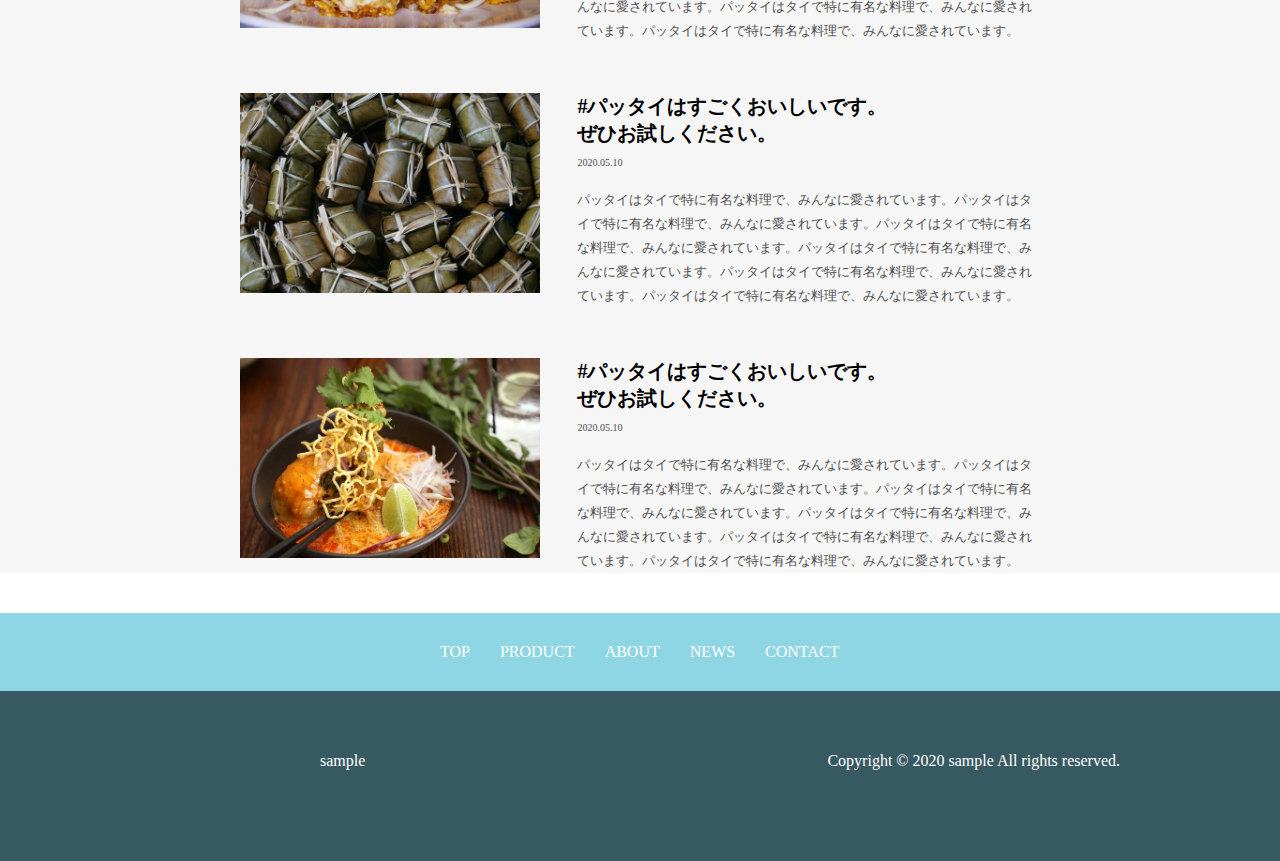
==== commit 36c20365: "footer-done" ====
--- a/coding.html
+++ b/coding.html
@@ -183,7 +183,19 @@
       </ul>
     </div>
   </section>
-  <footer></footer>
+  <footer class="footer">
+    <div class="footer__inner">
+      <div class="footer__inner__icon">
+        <a href="#">
+          <i class="fas fa-dove fa-3x"></i>
+          <p>sample</p>
+        </a>  
+      </div>
+      <div class="footer__inner__copy-right">
+        <p>Copyright © 2020 sample All rights reserved.</p>
+      </div>
+    </div>
+  </footer>
   
 </body>
 </html>--- a/style1.css
+++ b/style1.css
@@ -286,7 +286,38 @@
   color: white;
 }
 
-footer {
+.footer {
   background-color: #375961;
   padding: 35px 0;
-}
+  height: 100px;
+  position: relative;
+}
+
+.footer__inner {
+  position: absolute;
+  top: 36%;
+  left: 25%;
+  display: flex;
+  width: 800px;
+  margin: 0 auto;
+  justify-content: space-between;
+  align-items: center;
+}
+
+.footer__inner__icon a {
+  text-decoration: none;
+  color: white;
+}
+
+.footer__inner__icon a:hover {
+  opacity: 0.8;
+  cursor: pointer;
+}
+
+.footer__inner__icon i {
+  color: white;
+}
+
+.footer__inner__copy-right {
+  color: white;
+}
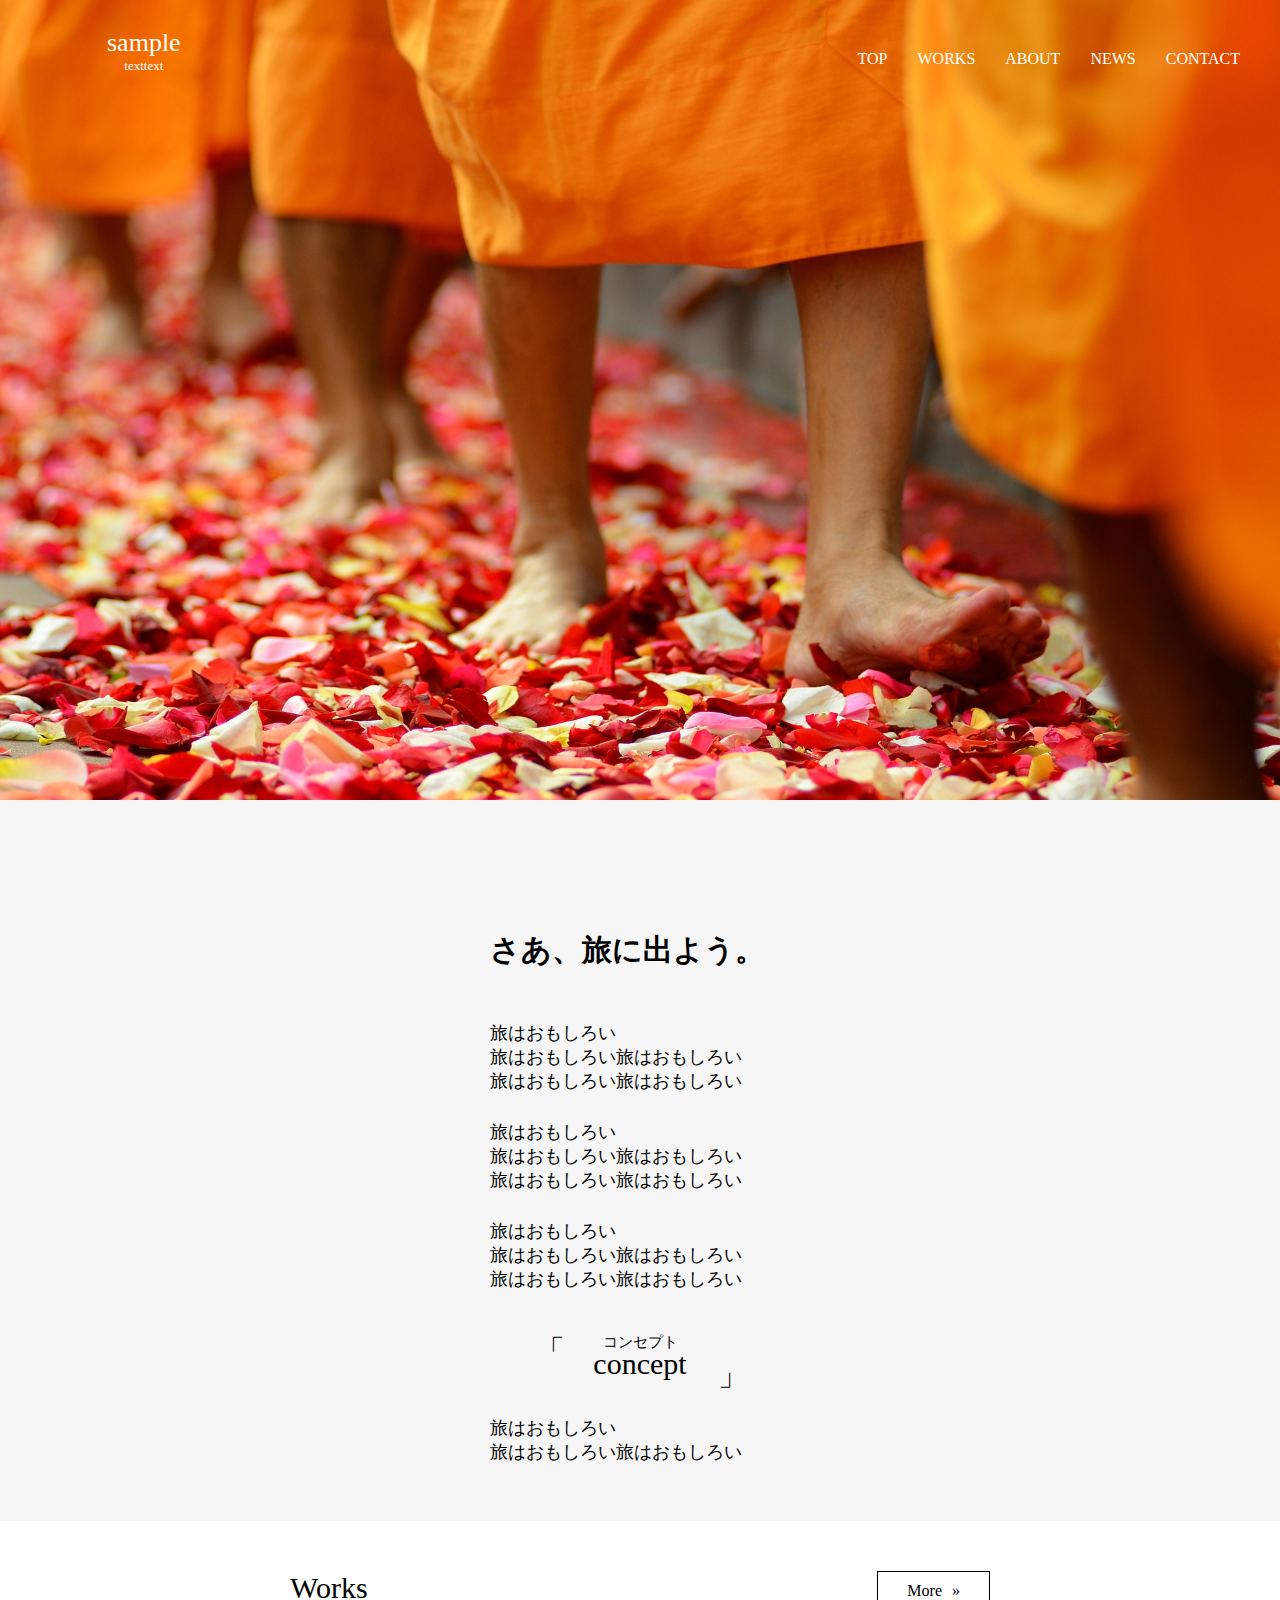
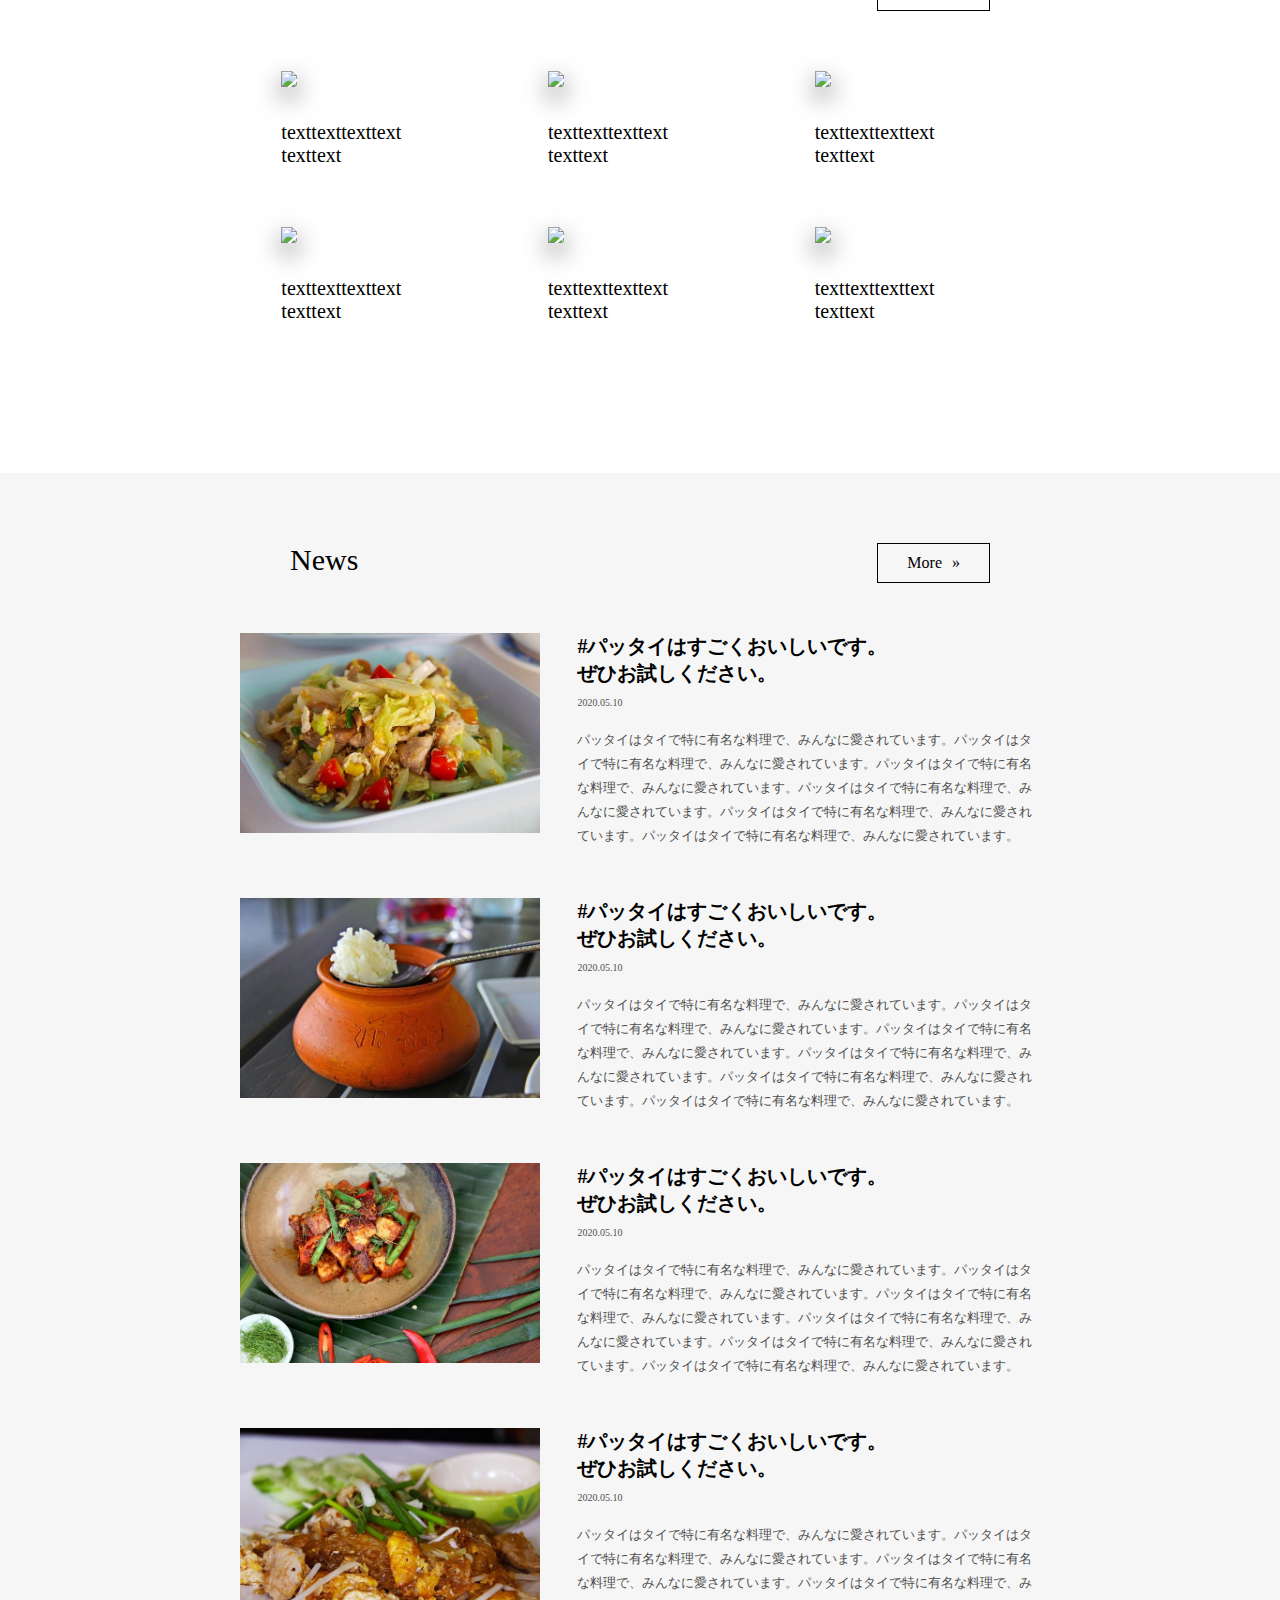
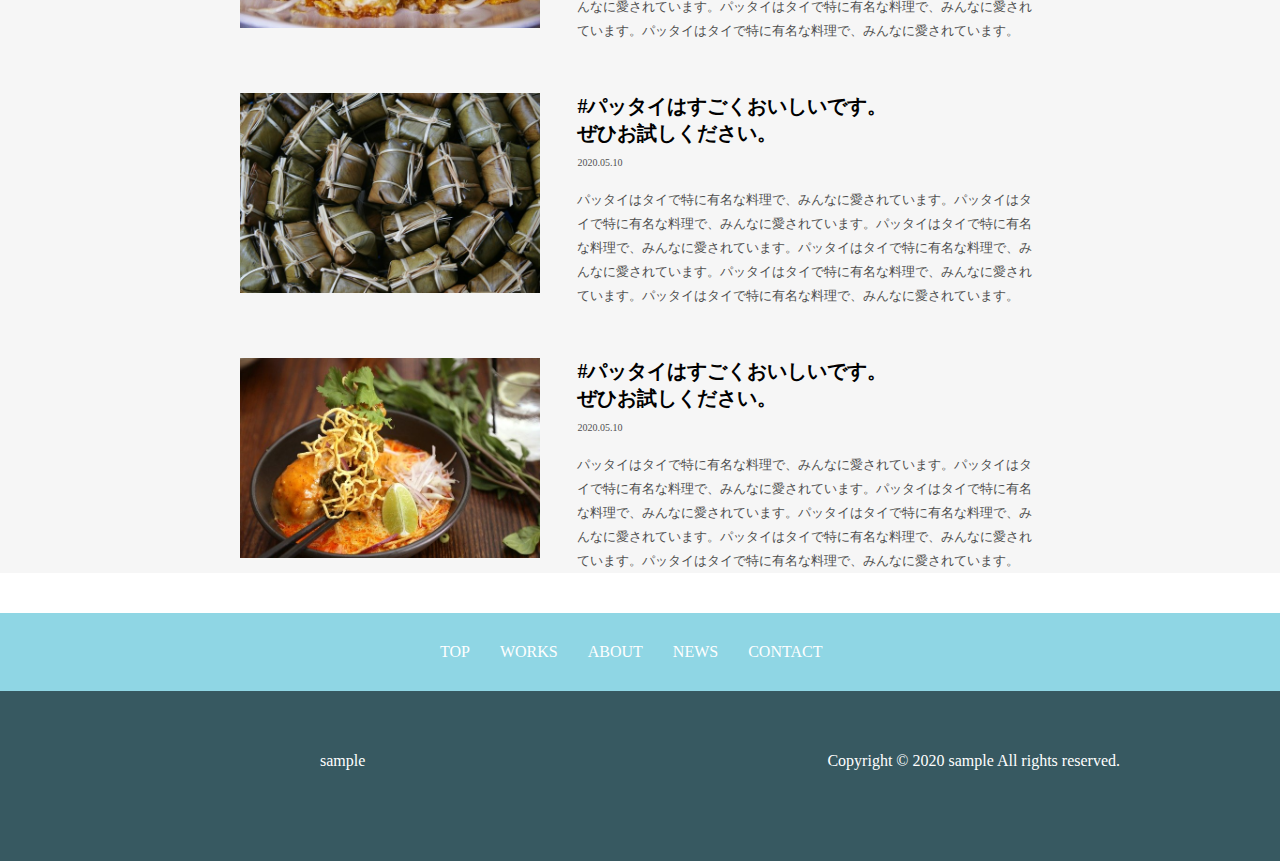
==== commit 5d874675: "js-done" ====
--- a/coding.html
+++ b/coding.html
@@ -8,9 +8,13 @@
   <link rel="stylesheet" href="reset.css">
   <link rel="stylesheet" href="style1.css">
   <link rel="stylesheet" href="https://use.fontawesome.com/releases/v5.13.0/css/all.css" integrity="sha384-Bfad6CLCknfcloXFOyFnlgtENryhrpZCe29RTifKEixXQZ38WheV+i/6YWSzkz3V" crossorigin="anonymous">
+  <script src="https://ajax.googleapis.com/ajax/libs/jquery/3.4.1/jquery.min.js"></script>
+  <script src="js/section-move.js"></script>
+  <script src="js/page-top.js"></script>
+
 </head>
 <body>
-  <header>
+  <header class="header">
     <div class="icon">
       <a href="#">
         <i class="fas fa-dove fa-3x"></i>
@@ -22,16 +26,16 @@
     </div>
     <div class="nav">
       <ul>
-        <li><a href="">TOP</a></li>
-        <li><a href="">PRODUCT</a></li>
-        <li><a href="">ABOUT</a></li>
-        <li><a href="">NEWS</a></li>
-        <li><a href="">CONTACT</a></li>
+        <li><a class="goSection" href="#">TOP</a></li>
+        <li><a class="goSection" href="#works">WORKS</a></li>
+        <li><a class="goSection" href="#about">ABOUT</a></li>
+        <li><a class="goSection" href="#news">NEWS</a></li>
+        <li><a class="goSection" href="#">CONTACT</a></li>
         
       </ul>
     </div>
   </header>
-  <section class="concept">
+  <section id="about" class="concept">
     <div class="concept__inner">
       <h1>さあ、旅に出よう。</h1>
       <div class="concept__inner__text">
@@ -64,9 +68,9 @@
       
     </div>
   </section>
-  <section class="products">
+  <section id="works" class="products">
     <div class="products__title">
-      <h1>PRODUCT</h1>
+      <h1>Works</h1>
       <a href="#">More<span>&#187;</span></a>
     </div>
     <div class="products__main">
@@ -98,7 +102,7 @@
       </a>
     </div>
   </section>
-  <section class="news">
+  <section id="news" class="news">
     <div class="news__title">
       <h1>News</h1>
       <a href="#">More<span>&#187;</span></a>
@@ -174,15 +178,17 @@
   <section class="nav-bottom">
     <div class="nav-bottom__inner">
       <ul>
-        <li><a href="">TOP</a></li>
-        <li><a href="">PRODUCT</a></li>
-        <li><a href="">ABOUT</a></li>
-        <li><a href="">NEWS</a></li>
-        <li><a href="">CONTACT</a></li>
-        
+        <li><a class="goSection" href="#">TOP</a></li>
+        <li><a class="goSection" href="#works">WORKS</a></li>
+        <li><a class="goSection" href="#about">ABOUT</a></li>
+        <li><a class="goSection" href="#news">NEWS</a></li>
+        <li><a class="goSection" href="#">CONTACT</a></li>
       </ul>
     </div>
   </section>
+  
+  <div id="page_top"><a href="#">TOP</a></div>
+
   <footer class="footer">
     <div class="footer__inner">
       <div class="footer__inner__icon">
@@ -196,6 +202,16 @@
       </div>
     </div>
   </footer>
-  
+
+  <script src="js/jquery.bgswitcher.js"></script>
+  <script>
+    jQuery(function($) {
+      $('.header').bgSwitcher({
+      images: ['images/monks.jpg','images/elephant.jpg', 'images/jetty.jpg'],
+      effect: "fade",
+      easing: "linear"
+      });
+    });
+    </script>
 </body>
 </html>--- a/style1.css
+++ b/style1.css
@@ -1,5 +1,4 @@
-header {
-  background-image: url(images/elephant.jpg);
+.header {
   background-size: cover;
   height: 800px;
   position: relative;
@@ -7,47 +6,57 @@
   border-bottom-right-radius: 2000px 200px;
 }
 
-header .icon {
+.header .icon {
   position: absolute;
   top: 28px;
   left: 97px;
 }
 
-header .icon i {
+.header .icon a {
+  display: flex;
+  text-decoration: none;
+  color: white;
+}
+
+.header .icon a:hover {
+  opacity: 0.8;
+  cursor: pointer;
+}
+
+.header .icon a i {
   color: white;
   margin-right: 10px;
 }
 
-header .icon a {
-  display: flex;
-  text-decoration: none;
-  color: white;
-}
-
-header .icon a p.title {
+.header .icon a p.title {
   font-size: 26px;
 }
 
-header .icon a p.sub-title {
+.header .icon a p.sub-title {
   font-size: 13px;
   text-align: center;
 }
 
-header .nav {
+.header .nav {
   position: absolute;
   top: 50px;
   right: 10px;
 }
 
-header .nav ul {
-  display: flex;
-}
-
-header .nav ul li {
+.header .nav ul {
+  display: flex;
+}
+
+.header .nav ul li {
   margin-right: 30px;
 }
 
-header .nav ul li a {
+.header .nav ul li:hover {
+  opacity: 0.7;
+  cursor: pointer;
+}
+
+.header .nav ul li a {
   text-decoration: none;
   color: white;
 }
@@ -281,9 +290,34 @@
   margin-right: 30px;
 }
 
+.nav-bottom__inner ul li:hover {
+  opacity: 0.7;
+  cursor: pointer;
+}
+
 .nav-bottom__inner ul li a {
   text-decoration: none;
   color: white;
+}
+
+#page_top {
+  position: fixed;
+  bottom: 30px;
+  right: 20px;
+  z-index: 100;
+}
+
+#page_top a {
+  background-color: #999;
+  color: #fff;
+  text-align: center;
+  text-decoration: none;
+  padding: 20px 20px;
+}
+
+#page_top a:hover {
+  background-color: #666;
+  text-decoration: none;
 }
 
 .footer {
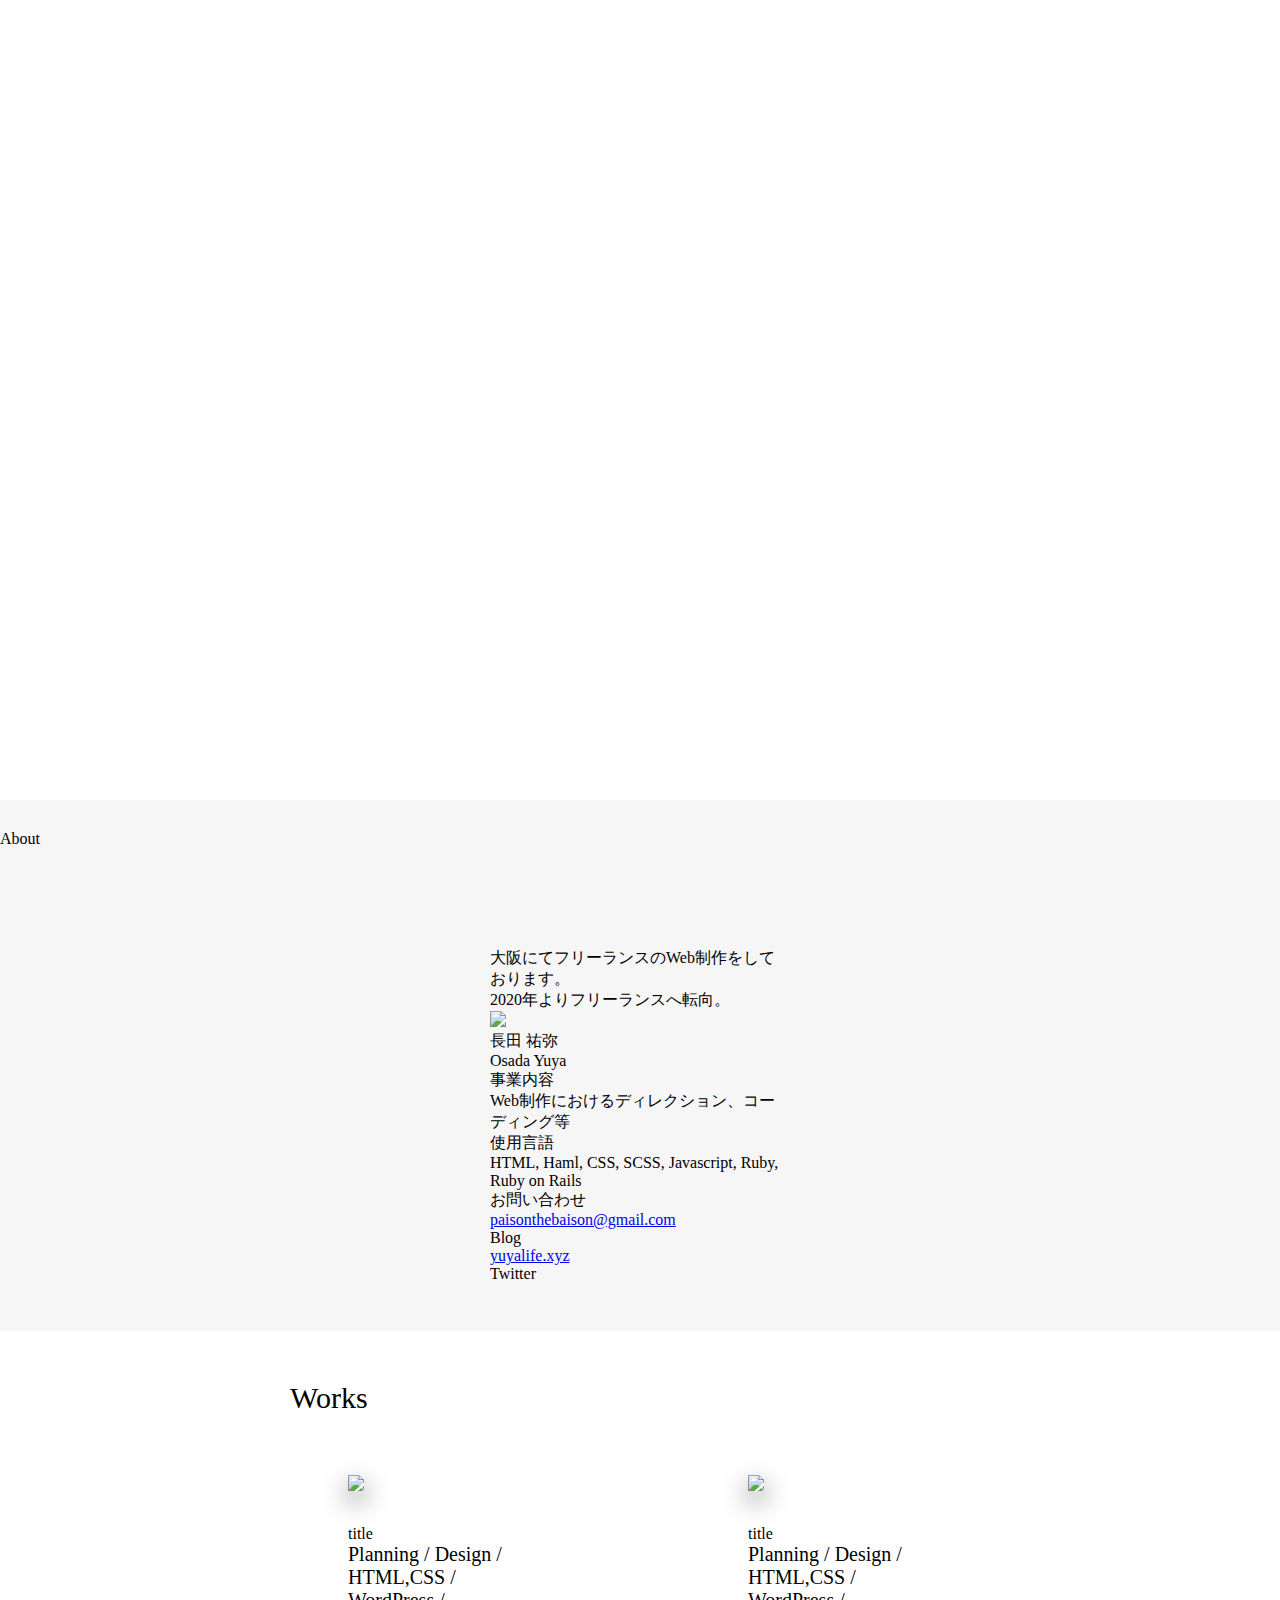
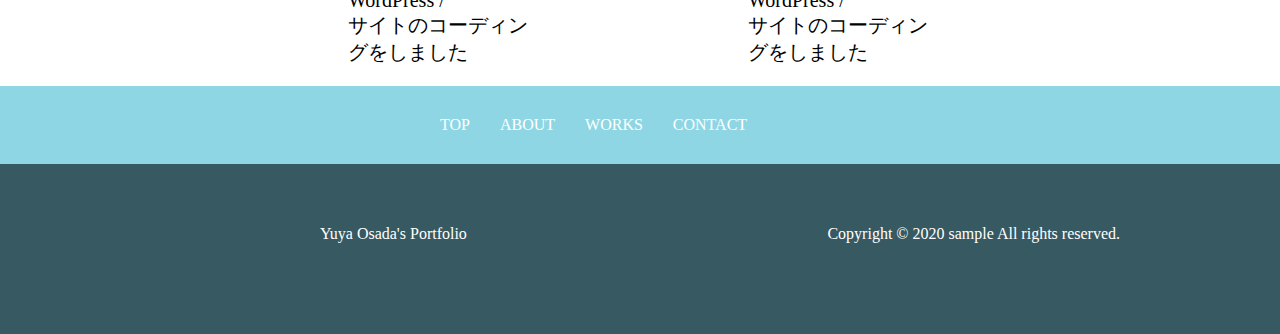
==== commit d441e106: "change-title" ====
--- a/coding.html
+++ b/coding.html
@@ -3,7 +3,7 @@
 <head>
   <meta charset="UTF-8">
   <meta name="viewport" content="width=device-width, initial-scale=1.0">
-  <title>pespel</title>
+  <title>Yuya Osada's Portfolio</title>
   <!-- <link rel="stylesheet" href="reset.scss"> -->
   <link rel="stylesheet" href="reset.css">
   <link rel="stylesheet" href="style1.css">
@@ -11,178 +11,104 @@
   <script src="https://ajax.googleapis.com/ajax/libs/jquery/3.4.1/jquery.min.js"></script>
   <script src="js/section-move.js"></script>
   <script src="js/page-top.js"></script>
+  <link href="https://fonts.googleapis.com/css2?family=Lexend+Tera&display=swap" rel="stylesheet">
+  <link href="https://fonts.googleapis.com/css2?family=Lexend+Tera&family=M+PLUS+Rounded+1c:wght@300&display=swap" rel="stylesheet">
 
 </head>
 <body>
   <header class="header">
     <div class="icon">
       <a href="#">
-        <i class="fas fa-dove fa-3x"></i>
+        <!-- <i class="fas fa-dove fa-3x"></i> -->
         <div>
-          <p class="title">sample</p>
-          <p class="sub-title">texttext</p>
+          <p class="title">Yuy Osada's Portfolio</p>
+          <!-- <p class="sub-title">texttext</p> -->
         </div>
       </a>
     </div>
     <div class="nav">
       <ul>
         <li><a class="goSection" href="#">TOP</a></li>
+        <li><a class="goSection" href="#about">ABOUT</a></li>
         <li><a class="goSection" href="#works">WORKS</a></li>
-        <li><a class="goSection" href="#about">ABOUT</a></li>
-        <li><a class="goSection" href="#news">NEWS</a></li>
-        <li><a class="goSection" href="#">CONTACT</a></li>
+        <li><a class="goSection" href="mailto:paisonthebaison@gmail.com" target="_blank">CONTACT</a></li>
         
       </ul>
     </div>
   </header>
   <section id="about" class="concept">
+    <div class="concept__title">
+      <h1>About</h1>
+    </div>
     <div class="concept__inner">
-      <h1>さあ、旅に出よう。</h1>
-      <div class="concept__inner__text">
-        <P>旅はおもしろい</P>
-        <P>旅はおもしろい旅はおもしろい</P>
-        <P>旅はおもしろい旅はおもしろい</P>
+      <p class="concept__inner__intro">
+        大阪にてフリーランスのWeb制作をしております。<br>
+        2020年よりフリーランスへ転向。
+      </p>
+      <div class="concept__inner__details">
+        <div class="concept__inner__details__img">
+          <img src="images/face.jpg">
+        </div>
+        <div class="concept__inner__details__text">
+          <div class="concept__inner__details__text__name">
+            <p>長田 祐弥<br><span class="en-name">Osada Yuya</span></p>
+          </div>
+          <div class="concept__inner__details__text__contact">
+            <ul class="inline">
+              <li>事業内容</li>
+              <li>Web制作におけるディレクション、コーディング等</li>
+            </ul>
+            <ul class="inline">
+              <li>使用言語</li>
+              <li>HTML, Haml, CSS, SCSS, Javascript, Ruby, Ruby on Rails</li>
+            </ul>
+            <ul class="inline">
+              <li>お問い合わせ</li>
+              <li><a class="mail" href="mailto:paisonthebaison@gmail.com" target="_blank">paisonthebaison@gmail.com</a></li>
+            </ul>
+            <ul class="inline">
+              <li>Blog</li>
+              <li><a class="blog" href="https://yuyalife.xyz/" target="_blank">yuyalife.xyz</a></li>
+            </ul>
+            <ul class="inline">
+              <li>Twitter</li>
+              <li><a class="sns" href="https://twitter.com/Beats53207593" target="_blank"><i class="fab fa-twitter fa-lg"></i></a></li>
+            </ul>
+          </div>
+        </div>
       </div>
-      <div class="concept__inner__text">
-        <P>旅はおもしろい</P>
-        <P>旅はおもしろい旅はおもしろい</P>
-        <P>旅はおもしろい旅はおもしろい</P>
-      </div>
-      <div class="concept__inner__text">
-        <P>旅はおもしろい</P>
-        <P>旅はおもしろい旅はおもしろい</P>
-        <P>旅はおもしろい旅はおもしろい</P>
-      </div>
-      <div class="concept__inner__title">
-        <p class="angle-left">&#12300;</p>
-        <div class="concept__inner__title__inner">
-          <p class="concept__inner__title__inner__subTitle">コンセプト</p>
-          <p class="concept__inner__title__inner__mainTitle">concept</p>
-        </div>
-        <p class="angle-right">&#12301;</p>
-      </div>
-      <div class="concept__inner__text">
-        <P>旅はおもしろい</P>
-        <P>旅はおもしろい旅はおもしろい</P>
-      </div>
-      
     </div>
   </section>
+  
   <section id="works" class="products">
     <div class="products__title">
       <h1>Works</h1>
-      <a href="#">More<span>&#187;</span></a>
     </div>
     <div class="products__main">
-      <a href="#" class="products__main__detail">
-        <img src="images/cafe.jpg">
-        <p>texttexttexttext<br>texttext</p>
-      </a>
-      <a href="#" class="products__main__detail">
-        <img src="images/cafe.jpg">
-        <p>texttexttexttext<br>texttext</p>
-      </a>
-      <a href="#" class="products__main__detail">
-        <img src="images/cafe.jpg">
-        <p>texttexttexttext<br>texttext</p>
-      </a>
-    </div>
-    <div class="products__main">
-      <a href="#" class="products__main__detail">
-        <img src="images/cafe.jpg">
-        <p>texttexttexttext<br>texttext</p>
-      </a>
-      <a href="#" class="products__main__detail">
-        <img src="images/cafe.jpg">
-        <p>texttexttexttext<br>texttext</p>
-      </a>
-      <a href="#" class="products__main__detail">
-        <img src="images/cafe.jpg">
-        <p>texttexttexttext<br>texttext</p>
-      </a>
-    </div>
+      <div class="products__main__detail">
+        <a href="#"><img src="images/cafe.jpg"></a>
+        <h3><a href="#">title</a></h3>
+        <p class="skill">Planning / Design / HTML,CSS / WordPress /</p>
+        <p class="products__main__detail__explanation">サイトのコーディングをしました</p>
+      </div>
+      <div class="products__main__detail">
+        <a href="#"><img src="images/cafe.jpg"></a>
+        <h3><a href="#">title</a></h3>
+        <p class="skill">Planning / Design / HTML,CSS / WordPress /</p>
+        <p class="products__main__detail__explanation">サイトのコーディングをしました</p>
+      </div>
+     
+      
+    </div> 
   </section>
-  <section id="news" class="news">
-    <div class="news__title">
-      <h1>News</h1>
-      <a href="#">More<span>&#187;</span></a>
-    </div>
-    <div class="news__details">
-      <a href="#" class="news__details__link">
-        <img src="images/pad-thai.jpg">
-        <div class="news__details__link__explanation">
-          <h2>#パッタイはすごくおいしいです。<br>ぜひお試しください。</h2>
-          <p class="news__details__link__explanation__date">2020.05.10</p>
-          <p class="news__details__link__explanation__text">パッタイはタイで特に有名な料理で、みんなに愛されています。パッタイはタイで特に有名な料理で、みんなに愛されています。パッタイはタイで特に有名な料理で、みんなに愛されています。パッタイはタイで特に有名な料理で、みんなに愛されています。パッタイはタイで特に有名な料理で、みんなに愛されています。パッタイはタイで特に有名な料理で、みんなに愛されています。</p>
-        </div>
-      </a>
-    </div>
-    <div class="news__details">
-      <a href="#" class="news__details__link">
-        <img src="images/rice.jpg">
-        <div class="news__details__link__explanation">
-          <h2>#パッタイはすごくおいしいです。<br>ぜひお試しください。</h2>
-          <p class="news__details__link__explanation__date">2020.05.10</p>
-          <p class="news__details__link__explanation__text">パッタイはタイで特に有名な料理で、みんなに愛されています。パッタイはタイで特に有名な料理で、みんなに愛されています。パッタイはタイで特に有名な料理で、みんなに愛されています。パッタイはタイで特に有名な料理で、みんなに愛されています。パッタイはタイで特に有名な料理で、みんなに愛されています。パッタイはタイで特に有名な料理で、みんなに愛されています。</p>
-        </div>
-      </a>
-    </div>
-    <div class="news__details">
-      <a href="#" class="news__details__link">
-        <img src="images/thai-food.jpg">
-        <div class="news__details__link__explanation">
-          <h2>#パッタイはすごくおいしいです。<br>ぜひお試しください。</h2>
-          <p class="news__details__link__explanation__date">2020.05.10</p>
-          <p class="news__details__link__explanation__text">パッタイはタイで特に有名な料理で、みんなに愛されています。パッタイはタイで特に有名な料理で、みんなに愛されています。パッタイはタイで特に有名な料理で、みんなに愛されています。パッタイはタイで特に有名な料理で、みんなに愛されています。パッタイはタイで特に有名な料理で、みんなに愛されています。パッタイはタイで特に有名な料理で、みんなに愛されています。</p>
-        </div>
-      </a>
-    </div>
-    <div class="news__details">
-      <a href="#" class="news__details__link">
-        <img src="images/yummy.jpg">
-        <div class="news__details__link__explanation">
-          <h2>#パッタイはすごくおいしいです。<br>ぜひお試しください。</h2>
-          <p class="news__details__link__explanation__date">2020.05.10</p>
-          <p class="news__details__link__explanation__text">パッタイはタイで特に有名な料理で、みんなに愛されています。パッタイはタイで特に有名な料理で、みんなに愛されています。パッタイはタイで特に有名な料理で、みんなに愛されています。パッタイはタイで特に有名な料理で、みんなに愛されています。パッタイはタイで特に有名な料理で、みんなに愛されています。パッタイはタイで特に有名な料理で、みんなに愛されています。</p>
-        </div>
-      </a>
-    </div>
-    <div class="news__details">
-      <a href="#" class="news__details__link">
-        <img src="images/bananas-with-sticky.jpg">
-        <div class="news__details__link__explanation">
-          <h2>#パッタイはすごくおいしいです。<br>ぜひお試しください。</h2>
-          <p class="news__details__link__explanation__date">2020.05.10</p>
-          <p class="news__details__link__explanation__text">パッタイはタイで特に有名な料理で、みんなに愛されています。パッタイはタイで特に有名な料理で、みんなに愛されています。パッタイはタイで特に有名な料理で、みんなに愛されています。パッタイはタイで特に有名な料理で、みんなに愛されています。パッタイはタイで特に有名な料理で、みんなに愛されています。パッタイはタイで特に有名な料理で、みんなに愛されています。</p>
-        </div>
-      </a>
-    </div>
-    <div class="news__details">
-      <a href="#" class="news__details__link">
-        <img src="images/thai-noodle.jpg">
-        <div class="news__details__link__explanation">
-          <h2>#パッタイはすごくおいしいです。<br>ぜひお試しください。</h2>
-          <p class="news__details__link__explanation__date">2020.05.10</p>
-          <p class="news__details__link__explanation__text">パッタイはタイで特に有名な料理で、みんなに愛されています。パッタイはタイで特に有名な料理で、みんなに愛されています。パッタイはタイで特に有名な料理で、みんなに愛されています。パッタイはタイで特に有名な料理で、みんなに愛されています。パッタイはタイで特に有名な料理で、みんなに愛されています。パッタイはタイで特に有名な料理で、みんなに愛されています。</p>
-        </div>
-      </a>
-    </div>
-  </section>
-  <section class="sns">
-    <div class="sns__wrapper">
-      <p><i class="fab fa-facebook-square fa-3x"></i></p>
-      <p><i class="fab fa-twitter-square fa-3x"></i></p>
-      <p><i class="fab fa-instagram-square fa-3x"></i></p>
-    </div>
-  </section>
+ 
   <section class="nav-bottom">
     <div class="nav-bottom__inner">
       <ul>
         <li><a class="goSection" href="#">TOP</a></li>
+        <li><a class="goSection" href="#about">ABOUT</a></li>
         <li><a class="goSection" href="#works">WORKS</a></li>
-        <li><a class="goSection" href="#about">ABOUT</a></li>
-        <li><a class="goSection" href="#news">NEWS</a></li>
-        <li><a class="goSection" href="#">CONTACT</a></li>
+        <li><a class="goSection" href="mailto:paisonthebaison@gmail.com" target="_blank">CONTACT</a></li>
       </ul>
     </div>
   </section>
@@ -193,8 +119,8 @@
     <div class="footer__inner">
       <div class="footer__inner__icon">
         <a href="#">
-          <i class="fas fa-dove fa-3x"></i>
-          <p>sample</p>
+          <!-- <i class="fas fa-dove fa-3x"></i> -->
+          <p>Yuya Osada's Portfolio</p>
         </a>  
       </div>
       <div class="footer__inner__copy-right">
@@ -207,7 +133,7 @@
   <script>
     jQuery(function($) {
       $('.header').bgSwitcher({
-      images: ['images/monks.jpg','images/elephant.jpg', 'images/jetty.jpg'],
+      images: ['images/coffee.jpg','images/computer.jpg', 'images/coding.jpg'],
       effect: "fade",
       easing: "linear"
       });
